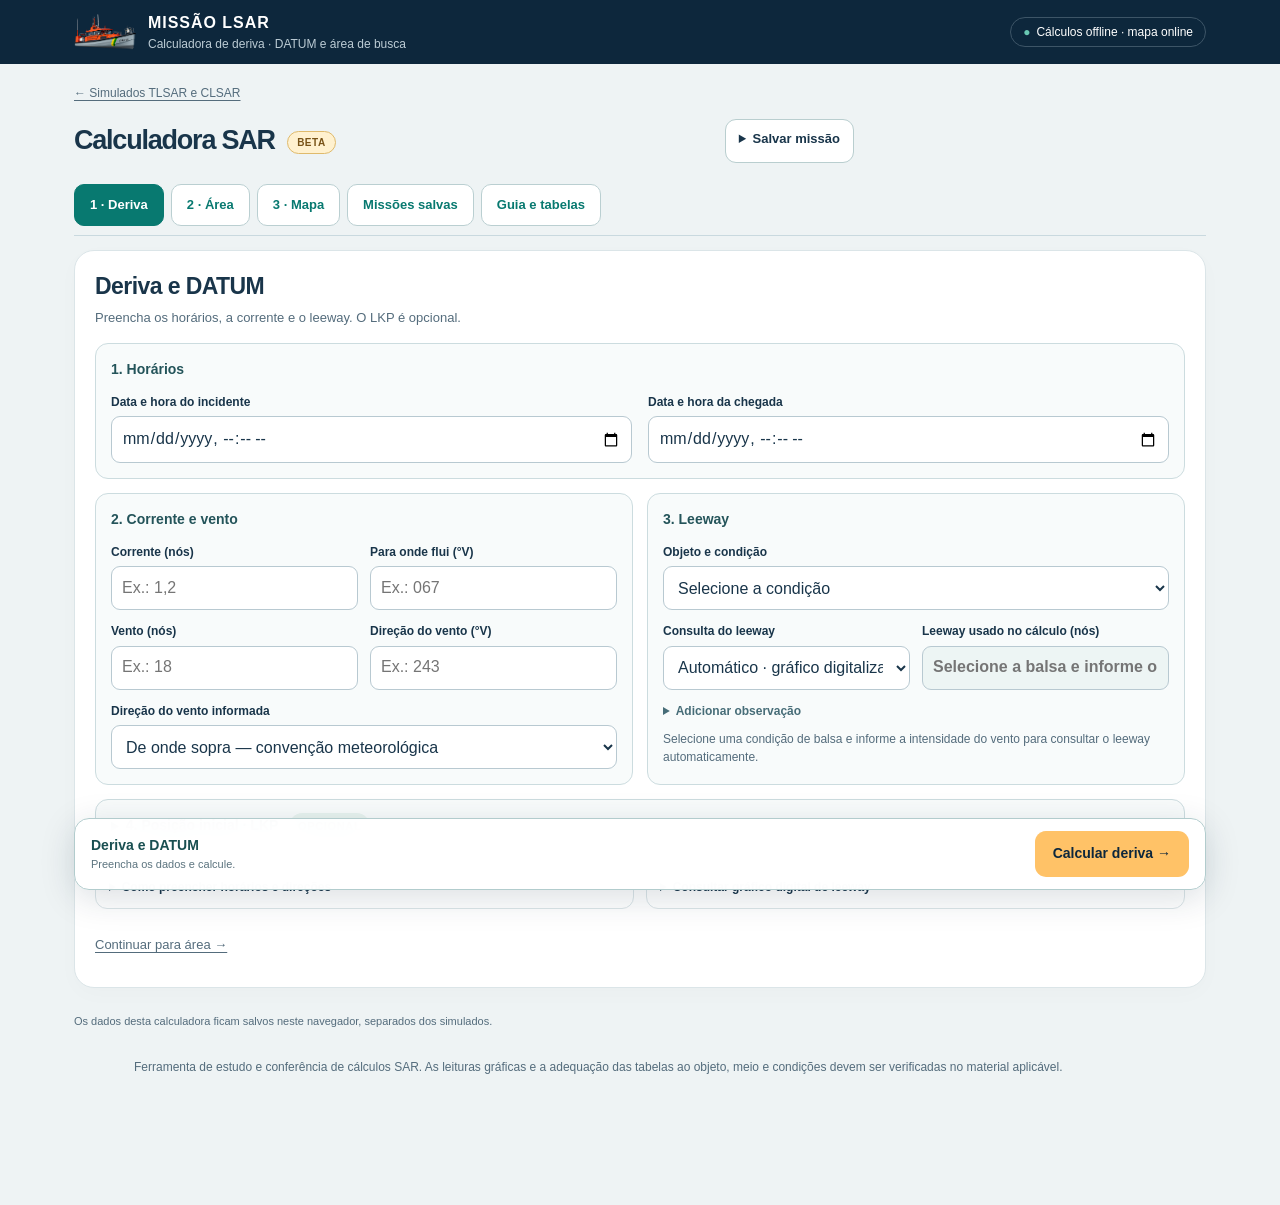
==== deriva.html @ ad09ffbf "Melhorias Melhorias nas funções de exportar" ====
<!DOCTYPE html><html lang="pt-BR"><head><meta charset="UTF-8"><meta name="viewport" content="width=device-width, initial-scale=1"><meta name="theme-color" content="#0d273c"><title>Missão LSAR · Deriva, DATUM e área de busca</title>
<style id="calculator-entry-style">
html[data-calculator-pending] body{visibility:hidden}
html[data-calculator-failed] .calc-main,html[data-calculator-failed] body>footer{display:none!important}
.calculator-load-error{max-width:700px;margin:36px auto;padding:24px;font:16px/1.6 -apple-system,BlinkMacSystemFont,"Segoe UI",sans-serif;color:#19354a}
.calculator-load-error button{padding:12px 20px;min-height:44px;border:0;border-radius:10px;background:#0d273c;color:#fff;cursor:pointer}
</style>
<script>
/* Do not paint the uninitialized calculator, or wait for an update request. */
(() => {
 const root=document.documentElement;
 root.setAttribute('data-calculator-pending','');
 let timer;
 function fail(){
  if(!root.hasAttribute('data-calculator-pending'))return;
  clearTimeout(timer);root.removeAttribute('data-calculator-pending');root.setAttribute('data-calculator-failed','');
  const show=()=>{
   if(document.getElementById('calculator-load-error')||!root.hasAttribute('data-calculator-failed'))return;
   const box=document.createElement('main');box.id='calculator-load-error';box.className='calculator-load-error';box.setAttribute('role','alert');
   const title=document.createElement('h1');title.textContent='Não foi possível abrir a calculadora.';
   const text=document.createElement('p');text.textContent='Confira sua conexão e tente novamente. Seus dados salvos foram mantidos.';
   const retry=document.createElement('button');retry.type='button';retry.textContent='Tentar novamente';retry.onclick=()=>location.reload();
   box.append(title,text,retry);document.body.append(box);
  };
  if(document.body)show();else document.addEventListener('DOMContentLoaded',show,{once:true});
 }
 document.addEventListener('lsar:workspace-ready',()=>{
  clearTimeout(timer);root.removeAttribute('data-calculator-pending');root.removeAttribute('data-calculator-failed');root.setAttribute('data-calculator-ready','');document.getElementById('calculator-load-error')?.remove();
 },{once:true});
 addEventListener('error',event=>{
  if(event.target?.matches?.('script[src],link[rel="stylesheet"]')||event.filename&&/\/(?:js|dados)\/[^/]+\.js(?:\?|$)/.test(event.filename))fail();
 },true);
 timer=setTimeout(fail,12000);
})();
</script>
<script type="application/json" id="lsar-assets">{}</script>
<meta name="lsar-build" content="163ae49be5908469">
<link rel="stylesheet" href="css/estilo.css?v=c910ab9c70e320dc">
<link rel="stylesheet" href="css/deriva.css?v=299c9e4a2f60657e">
<script defer="" src="dados/deriva.js?v=0bc56180f3a7d4f0"></script>
<script defer="" src="js/calculos-deriva.js?v=b69de9c6862d2a5f"></script>
<script defer="" src="js/deriva.js?v=e53077149bc5d9ed"></script>
<script defer="" src="js/geometria-mapa.js?v=942debdc5efa12a2"></script>
<script defer="" src="js/mapa-estado.js?v=3f962d4bad653d21"></script>
<script defer="" src="js/mapa-resumo.js?v=67f1b5461f401509"></script>
<script src="js/interface-calculadora.js?v=4097602388080b32" defer=""></script><script defer="" src="js/pdf-referencia.js?v=1b3d20652206f033"></script><script defer="" src="js/pdf-sar.js?v=80314c3d4cf78e67"></script><script defer="" src="js/exportar-pdf.js?v=3cf9a4ff9b6a3b37"></script><script src="js/missoes.js?v=bb39c4bcbfc2b597" defer=""></script><script defer="" src="js/atualizacao.js?v=38a153f1f4938871"></script>
</head><body class="compact-calculator">
<header><div class="brand"><img class="logo lsar-logo" src="assets/lsar-miniatura.png?v=c22e51be45986b50" alt="Lancha de busca e salvamento LSAR-02" width="82" height="58" decoding="async" fetchpriority="high"><div><strong>MISSÃO LSAR</strong><small>Calculadora de deriva · DATUM e área de busca</small></div></div><span class="offline">Cálculos offline · mapa online</span></header>
<main class="calc-main"><nav class="course-nav"><a class="link-btn" href="index.html?v=163ae49be5908469">← Simulados TLSAR e CLSAR</a></nav><section class="calc-intro"><h1>Calculadora SAR <span class="beta-badge">Beta</span></h1><details class="mission-tools"><summary>Salvar missão</summary><div class="mission-savebar"><label for="mission-title">Título da missão<input id="mission-title" type="text" maxlength="100" placeholder="Ex.: Exercício Vitória · equipe 1"></label><div class="mission-buttons"><button id="mission-save" type="button" class="btn accent">Salvar como nova</button><button id="mission-update" type="button" class="btn secondary" disabled="">Atualizar missão</button><button id="mission-new" type="button" class="link-btn">Novo cálculo</button></div></div><div class="mission-buttons mission-exportbar"><button type="button" class="btn secondary" disabled="" data-pdf-export="">Exportar resumo PDF</button><button type="button" id="export-report" class="btn secondary" disabled="">Baixar memória de cálculo (.txt)</button></div><p id="pdf-export-status" class="helper" role="status">Calcule a deriva e a área com LKP para exportar as duas páginas.</p><p id="mission-status" class="helper" role="status">Os campos atuais ficam no rascunho automático. Use um título para guardar uma missão.</p></details></section><nav class="workspace-tabs" aria-label="Seções da calculadora"><a href="#drift-section" data-view="drift-section">1 · Deriva</a><a href="#search-section" data-view="search-section">2 · Área</a><a href="#map-section" data-view="map-section">3 · Mapa</a><a href="#missions-section" data-view="missions-section">Missões salvas</a><a href="#references" data-view="references">Guia e tabelas</a></nav>
<section class="card calc-section" id="missions-section" data-workspace-panel=""><p class="eyebrow">Seus cálculos</p><h2>Missões salvas</h2><p class="muted">Abra uma missão para continuar ou altere o título e salve uma nova. Os dados ficam neste navegador e dispositivo.</p><label class="mission-filter">Buscar pelo título<input type="search" id="mission-filter" placeholder="Buscar missão"></label><p id="mission-count" class="helper"></p><div id="mission-list"></div><details class="reference-details"><summary>Cópia de segurança das missões</summary><p class="helper">Exporte um arquivo para guardar fora do navegador ou transferir para outro dispositivo. Importar acrescenta cópias; não substitui suas missões existentes.</p><div class="mission-buttons"><button type="button" class="btn secondary" id="missions-export">Exportar todas</button><label class="btn secondary mission-import">Importar arquivo<input type="file" id="missions-import" accept=".json,application/json"></label></div><p id="missions-backup-status" class="helper" role="status"></p></details></section><section class="card calc-section" id="drift-section" data-workspace-panel=""><h2>Deriva e DATUM</h2><p class="muted">Preencha os horários, a corrente e o leeway. O LKP é opcional.</p>
<form id="drift-form" novalidate=""><div class="drift-input-grid"><section class="input-card dates-card"><h3>1. Horários</h3><div class="form-grid date-time-grid"><label>Data e hora do incidente<input type="datetime-local" id="incident" required=""></label><label>Data e hora da chegada<input type="datetime-local" id="arrival" required=""></label></div></section><section class="input-card environment-card"><h3>2. Corrente e vento</h3><div class="form-grid environment-grid"><label>Corrente (nós)<input id="currentSpeed" type="text" inputmode="decimal" placeholder="Ex.: 1,2" required=""></label><label>Para onde flui (°V)<input id="currentDirection" type="text" inputmode="decimal" placeholder="Ex.: 067" required=""></label><label>Vento (nós)<input id="windSpeed" type="text" inputmode="decimal" placeholder="Ex.: 18" required=""></label><label>Direção do vento (°V)<input id="windDirection" type="text" inputmode="decimal" placeholder="Ex.: 243" required=""></label><label class="span-two">Direção do vento informada<select id="windConvention"><option value="from">De onde sopra — convenção meteorológica</option><option value="to">Para onde sopra — direção já convertida</option></select></label></div></section><div class="input-card leeway-card"><h3>3. Leeway</h3><div class="form-grid"><label class="span-two">Objeto e condição<select id="leewayCondition" required=""><option value="">Selecione a condição</option></select></label><label>Consulta do leeway<select id="leewayMode"><option value="auto">Automático · gráfico digitalizado</option><option value="manual">Manual · informar ou ajustar o valor</option></select></label><label>Leeway usado no cálculo (nós)<input id="leeway" type="text" inputmode="decimal" placeholder="Selecione a balsa e informe o vento" required="" readonly=""></label></div><details class="compact-note"><summary>Adicionar observação</summary><label class="span-two">Observação (opcional)<input id="leewayNote" type="text" maxlength="200" placeholder="Ex.: condição, ajuste ou outra fonte"></label></details><p class="helper" id="leeway-lookup-note" aria-live="polite"></p></div><details class="form-group lkp-group optional-input input-card"><summary>4. Posição inicial · LKP <span class="optional-tag">Opcional</span></summary><p class="helper">LKP é a última posição conhecida do objeto. Preencha latitude e longitude para estimar o DATUM na hora da chegada. Deixe ambos em branco para calcular somente a deriva.</p><div class="form-grid"><label class="span-two">Formato das coordenadas<select id="lkpFormat"><option value="auto">Identificar automaticamente · DD, DM ou DMS</option><option value="dd">Graus decimais · DD</option><option value="dmm">Graus e minutos decimais · DM</option><option value="dms">Graus, minutos e segundos · DMS</option><option value="gps">GPS/NMEA compacto · DDMM.mmmm / DDDMM.mmmm</option></select></label><div class="coordinate-row"><label>Latitude do LKP<input id="lkpLatitude" type="text" inputmode="text" placeholder="20 18,500" aria-describedby="lkp-format-help"></label><label>Hemisfério<select id="lkpLatHem"><option value="S">Sul</option><option value="N">Norte</option></select></label></div><div class="coordinate-row"><label>Longitude do LKP<input id="lkpLongitude" type="text" inputmode="text" placeholder="040 17,200" aria-describedby="lkp-format-help"></label><label>Hemisfério<select id="lkpLonHem"><option value="W">Oeste</option><option value="E">Leste</option></select></label></div></div><p class="helper" id="lkp-format-help">Aceita graus decimais, graus/minutos e graus/minutos/segundos. Sem sinal ou letra do hemisfério, usa os seletores ao lado.</p><p id="lkp-preview" class="coordinate-preview" aria-live="polite" hidden=""></p><details class="reference-details coordinate-examples"><summary>Exemplos de coordenadas aceitas</summary><p class="helper">Estes exemplos representam a mesma posição. Informe latitude e longitude nos respectivos campos.</p><div class="table-wrap"><table><thead><tr><th>Formato</th><th>Latitude</th><th>Longitude</th></tr></thead><tbody><tr><th>Graus decimais</th><td>-20,308333333</td><td>-40,286666667</td></tr><tr><th>Graus e minutos</th><td>20°18,500′S</td><td>040°17,200′O</td></tr><tr><th>Graus, minutos e segundos</th><td>20°18′30″S</td><td>040°17′12″O</td></tr><tr><th>GPS/NMEA (selecione o modo)</th><td>2018.5000 S</td><td>04017.2000 W</td></tr></tbody></table></div><p class="helper">Sem os símbolos, também aceita 20 18,500 S ou 20 18 30 S. Aceita letras antes ou depois do valor, N/S para latitude e L/E/O/W para longitude. Um sinal explícito + indica norte/leste e − indica sul/oeste. Para coordenadas sem sinal nem letra, o hemisfério vem do seletor. Não cole latitude e longitude juntas no mesmo campo.</p></details><div class="form-grid date-time-grid"><label>Data e hora do LKP (opcional)<input id="lkpTime" type="datetime-local"></label></div><p class="helper">Sem horário próprio, o LKP é associado ao horário do incidente. Se a posição for de outro momento, informe esse horário na mesma referência dos demais. O DATUM será propagado do LKP até a chegada, supondo a mesma corrente e o mesmo leeway durante todo esse intervalo.</p><button id="clear-lkp" type="button" class="link-btn">Limpar LKP</button></details></div><div class="compact-guides"><details class="reference-details"><summary>Como preencher horários e direções</summary><p class="helper">Use a mesma referência de horário nos dois campos (ambos UTC ou ambos no mesmo fuso local). As datas resolvem a passagem pela meia-noite.</p><p class="helper">Se o vento for informado de onde sopra, o leeway atua na direção oposta: vento + 180°, normalizado entre 0° e 360°.</p></details><details class="reference-details"><summary>Consultar gráfico digital de leeway</summary><div id="leeway-chart" class="leeway-chart"></div><p class="helper">Curvas aproximadas digitalizadas da foto fornecida, válidas para vento de 0 a 32 nós. O leeway automático é arredondado a 0,01 nó. Para outro objeto ou para ajustar a estimativa, escolha o modo manual.</p><details class="reference-details"><summary>Origem da digitalização</summary><p class="helper">As quatro retas foram reconstruídas a partir dos eixos e das linhas da foto. São estimativas gráficas, não equações oficiais transcritas do IAMSAR. Fora da faixa do gráfico, informe um valor manual de fonte aplicável.</p><p><a href="assets/tempo-leeway.jpeg" target="_blank" rel="noopener">Conferir foto de origem ↗</a></p></details></details></div>





<p class="error calc-error" id="drift-error" role="alert"></p><div class="calc-actions"><button class="btn accent" type="submit">Calcular deriva →</button><span class="helper" id="drift-dirty"></span></div></form><div id="drift-result" hidden="" aria-live="polite"></div><a href="#search-section" class="link-btn panel-next">Continuar para área →</a></section>
<section class="card calc-section" id="search-section" data-workspace-panel=""><h2>Área de busca</h2><p class="muted">Defina os dados de cada meio para obter cobertura e área nominal.</p>
<form id="search-form" novalidate=""><div id="units"></div><button id="add-unit" type="button" class="btn secondary">+ Adicionar meio de busca</button><p class="error calc-error" id="search-error" role="alert"></p><div class="calc-actions"><button type="submit" class="btn accent">Calcular cobertura e área →</button><span class="helper" id="search-dirty"></span></div></form><details class="reference-details area-help"><summary>Como escolher a fonte e o tempo de busca</summary><div class="calc-note"><strong>O tempo T abaixo é de busca efetiva.</strong> Ele é independente do tempo decorrido desde o incidente. A tabela de navios mercantes não é aplicada automaticamente a uma LSAR: para outro meio, use Wu e fw validados no modo manual.</div></details><div id="search-result" hidden="" aria-live="polite"></div><a href="#map-section" class="link-btn panel-next">Ver mapa resumido →</a></section>
<section class="card calc-section" id="map-section" aria-labelledby="map-title" data-workspace-panel=""><p class="eyebrow">Visualização geográfica · Beta</p><h2 id="map-title">LKP, DATUM e área nominal</h2><p class="muted">Círculo de raio R e quadrado centrados no DATUM. O quadrado desta visão fica sempre alinhado ao norte e ao leste, sem rotação automática. O mapa carrega ao acessar esta seção e é atualizado após os cálculos.</p><div class="map-toolbar"><a class="btn secondary" id="map-new-tab" href="mapa.html?v=163ae49be5908469" target="_blank" rel="noopener">Mapa completo · planos e cartas ↗</a></div><p id="map-load-status" class="helper" role="status"></p><button id="retry-summary-map" class="link-btn" type="button" hidden="">Tentar carregar mapa novamente</button><div id="map-workspace"><div id="sar-map" role="region" aria-label="Mapa resumido de LKP, DATUM, deriva, círculo de raio R e quadrado da área nominal" tabindex="0"></div><div class="map-legend"><span><i class="map-key-lkp"></i>LKP</span><span><i class="map-key-datum"></i>DATUM na chegada</span><span><i class="map-key-circle"></i>Círculo de raio R</span><span><i class="map-key-area"></i>Quadrado nominal</span></div><p id="map-mission-status" class="helper" aria-live="polite"></p><button type="button" class="link-btn" id="fit-mission">Enquadrar cálculo</button></div><p class="helper">Este mapa resume os cálculos dos meios independentes. Os planos de busca, a área específica do CSC, a previsão durante a busca, os controles de avaliação e as cartas náuticas estão no mapa completo.</p><a href="#missions-section" class="link-btn panel-next">Ver missões salvas →</a></section>
<section class="card calc-section" id="references" data-workspace-panel=""><p class="eyebrow">Consulta</p><h2>Referências de cálculo e unidades</h2><details class="reference-details"><summary>Tabelas de largura de varredura · Wu</summary><p class="helper">Os valores usados são os números entre parênteses, em milhas náuticas. A escolha é feita por coluna da tabela, sem interpolação automática.</p><div id="table-reference"></div><p><a href="assets/larguras-varredura.jpeg" target="_blank" rel="noopener">Conferir foto original das três tabelas ↗</a></p></details>
<details class="reference-details"><summary>Fatores de correção meteorológica · fw</summary><div class="table-wrap"><table><caption>Valores transcritos da foto</caption><thead><tr><th>Faixa da foto</th><th>Pessoa na água</th><th>Balsa</th></tr></thead><tbody id="weather-reference"></tbody></table></div><p class="helper">Selecione a faixa considerando as condições aplicáveis de vento e mar. Se os critérios divergirem, use a faixa mais severa. Os limites compartilhados da tabela exigem atenção na escolha. Para embarcações como objeto de busca, a foto não informa fw; esse valor deve ser inserido manualmente.</p><p><a href="assets/tempo-leeway.jpeg" target="_blank" rel="noopener">Conferir foto original do fator do tempo e do leeway ↗</a></p></details>
<details class="reference-details" id="formula-guide"><summary>Como calcular espaçamento, cobertura e área de busca</summary>
<p>Esta sequência transforma a capacidade de detecção do meio em espaçamento, cobertura e área nominal de busca. Use MN para distâncias, nós para velocidades e horas para o tempo.</p>
<dl class="formula-list">
<dt>1. Wc = Wu × fw — corrigir a largura de varredura</dt>
<dd><p><strong>Para que serve:</strong> ajustar a capacidade de detecção às condições meteorológicas. Wu vem da tabela aplicável ao meio, ao objeto e à visibilidade; fw é o fator do tempo. Wc e Wu são distâncias em MN. O fator fw é um multiplicador sem unidade.</p><p class="formula-example">Exemplo: Wu = 1 MN e fw = 0,5 → Wc = 0,5 MN.</p><p>Wc é uma largura efetiva de detecção, não uma faixa dentro da qual todo objeto será visto. Aqui é aplicada a correção meteorológica da foto; outros fatores, como fadiga e velocidade de aeronaves, podem ser necessários no método completo.</p></dd>
<dt>2. Escolher o caminho: C = Wc / S ou S = Wc / C</dt>
<dd><p><strong>Para que serve C:</strong> expressar quanto esforço de busca é concentrado em uma área. S é a distância entre pernadas adjacentes. Se você já sabe S, calcule C para avaliar a cobertura. Se o planejamento definiu uma cobertura desejada, calcule S para descobrir o espaçamento correspondente.</p><p class="formula-example">Com Wc = 0,5 MN: S = 0,5 MN → C = 1. Para obter C = 2: S = 0,5 / 2 = 0,25 MN.</p><p><strong>“Sem unidade”:</strong> MN dividido por MN resulta apenas em uma razão. Escreva C = 2, não 2 MN nem 200%. C = 1 não garante 100% de detecção.</p><p>A cobertura é uma decisão do planejamento SAR, considerando a área provável do objeto, os recursos, o tempo e a capacidade de detecção. Não há uma escolha automática universal de C. Um C maior concentra a busca em pernadas mais próximas; mantendo Wc, V e T, isso reduz a área nominal pesquisada. Um espaçamento calculado precisa ser executável com segurança e precisão.</p><p>Na calculadora, escolha o modo de cada meio. No modo por C, S é recalculado quando Wu, fw ou C mudam. Para ajustar S a um valor operacional, mude para “Informar S” e confira a cobertura resultante. Se Wc = 0, não existe S positivo que produza C positivo.</p></dd>
<dt>3. A = S × V × T — área nominal de um meio</dt>
<dd><p><strong>Para que serve:</strong> estimar a área que pode ser pesquisada com o espaçamento escolhido. V × T dá o comprimento disponível das pernadas; multiplicando por S, obtemos A em MN². V é a velocidade de busca em nós e T é o tempo efetivo de busca em horas.</p><p class="formula-example">S = 0,5 MN, V = 10 nós e T = 2 h → A = 10 MN². Com os mesmos recursos e S = 0,25 MN, A = 5 MN².</p><p>Também é possível escrever A = (Wc × V × T) / C, para C positivo. O tempo de busca não é o tempo de deriva desde o incidente. Desconte deslocamentos e períodos sem busca útil; curvas e limites do padrão podem reduzir a execução real. A área nominal não garante que o objeto esteja dentro dela ou que seja detectado.</p></dd>
<dt>4. At = A1 + A2 + … — somar as áreas nominais</dt>
<dd><p><strong>Para que serve:</strong> reunir a capacidade nominal dos meios considerados no plano. Cada meio usa seu próprio S, V e T.</p><p class="formula-example">Meio 1: A1 = 10 MN²; meio 2: A2 = 6 MN² → At = 16 MN².</p><p>A soma não desconta sobreposições. Se dois meios pesquisarem a mesma região, At não será a área geográfica distinta percorrida. Repetir uma busca também não aumenta automaticamente a área geográfica.</p></dd>
<dt>5. R = √At / 2 — dimensionar um quadrado em torno de um datum pontual</dt>
<dd><p><strong>Para que serve:</strong> obter a meia-largura de uma área quadrada equivalente à área nominal total. O lado do quadrado é √At = 2R. Para um único datum no centro, R é a distância do centro a cada lado, em MN; no método SAR, é o raio de busca ajustado desse caso.</p><p class="formula-example">At = 16 MN² → lado = 4 MN → R = 2 MN.</p><p>R não é a distância aos vértices nem uma margem de incerteza da deriva. Esta fórmula é para um quadrado com datum pontual; não vale como regra universal para datum linear ou divergente. Para um círculo de mesma área, a fórmula geométrica seria r = √(At / π).</p></dd>
</dl><p><a href="assets/formulas-sar.jpeg" target="_blank" rel="noopener">Consultar as fórmulas na referência fornecida ↗</a></p></details>

<details class="reference-details"><summary>Ver hipóteses e referências</summary><ul class="helper"><li>Corrente e leeway constantes; direções verdadeiras; leeway alinhado ao sentido para onde o vento sopra. Não inclui divergência angular, evolução do vento ou margens de incerteza.</li><li>O LKP é opcional. Com latitude e longitude, o DATUM pontual estimado é projetado até a chegada por rumo constante numa esfera de raio 6.371 km. O horário próprio do LKP prevalece sobre o do incidente, quando preenchido. O modelo não verifica obstáculos ou limites costeiros e não calcula erro de posição.</li><li>R dimensiona o quadrado equivalente à área nominal planejada; ele não é uma margem de incerteza da posição do objeto.</li><li>As fotos fornecidas são a fonte dos valores digitados nas tabelas; os originais estão incluídos para conferência.</li></ul><p class="helper"><a href="https://www.movable-type.co.uk/scripts/latlong.html#rhumblines" target="_blank" rel="noopener">Referência matemática: posição de destino por rumo constante ↗</a></p><ul id="external-references" class="helper"></ul></details>
</section><button type="button" id="clear-calculator" class="link-btn" hidden="">Limpar calculadora</button><p id="storage-note" class="save-notice">Os dados desta calculadora ficam salvos neste navegador, separados dos simulados.</p></main>
<footer>Ferramenta de estudo e conferência de cálculos SAR. As leituras gráficas e a adequação das tabelas ao objeto, meio e condições devem ser verificadas no material aplicável.</footer><noscript><p>Ative o JavaScript para usar a calculadora.</p></noscript>
<aside id="calculation-dock" class="calculation-dock" hidden="" aria-label="Ações do cálculo"><div class="dock-context"><strong id="dock-title">Deriva e DATUM</strong><span id="dock-note">Preencha os dados e calcule.</span></div><button type="button" id="dock-result" class="link-btn" hidden="">Ver resultado ↓</button><button id="dock-submit" class="btn accent" type="submit" form="drift-form">Calcular deriva →</button></aside></body></html>
---- css/estilo.css ----
:root{--navy:#0d273c;--ink:#19354a;--muted:#546c7c;--bg:#f2f5f5;--paper:#fff;--line:#dbe5e8;--accent:#ffc267;--teal:#087970;--red:#b33442;--greenbg:#eaf7f0;--redbg:#fff0f1;--radius:20px}*{box-sizing:border-box}body{margin:0;background:var(--bg);color:var(--ink);font:16px/1.55 -apple-system,BlinkMacSystemFont,"Segoe UI",sans-serif}button,input,select{font:inherit}button{cursor:pointer}button:disabled{cursor:default}button,input,select,summary{outline-offset:4px}button:focus-visible,input:focus-visible,select:focus-visible,summary:focus-visible{outline:3px solid #bf7412}button{touch-action:manipulation}header{background:var(--navy);color:#fff;padding:20px max(20px,calc((100vw - 1060px)/2));display:flex;align-items:center;justify-content:space-between;gap:18px}.brand{display:flex;align-items:center;gap:12px}.logo{color:var(--accent);width:38px;height:38px}.brand strong{display:block;letter-spacing:.06em;font-size:16px}.brand small{color:#bcccd5;font-size:12px}.offline{border:1px solid #3d5567;border-radius:24px;padding:5px 12px;font-size:12px;white-space:nowrap}.offline:before{content:'●';color:#69c8b3;margin-right:6px}main{max-width:1060px;margin:0 auto;padding:35px 24px 64px}h1,h2,h3,p{margin-top:0}h1{font-size:clamp(32px,5vw,52px);letter-spacing:-.045em;line-height:1.13;margin-bottom:20px}h2{font-size:clamp(22px,3vw,30px);line-height:1.35;letter-spacing:-.025em;margin-bottom:22px}h3{font-size:18px}.eyebrow{font-size:12px;letter-spacing:.12em;font-weight:750;text-transform:uppercase;color:var(--teal);margin-bottom:14px}.muted{color:var(--muted)}.hero{display:grid;grid-template-columns:1.35fr 1fr;gap:35px;align-items:center;margin-bottom:32px}.hero p{max-width:560px;font-size:17px}.radar{position:relative;border-radius:24px;background:var(--navy);height:230px;overflow:hidden;display:flex;align-items:center;justify-content:center}.radar svg{width:200px;height:200px;opacity:.85}.radar-label{position:absolute;bottom:14px;left:20px;color:#bfd3df;font-size:11px;letter-spacing:.13em}.radar-tag{position:absolute;top:16px;left:20px;color:var(--accent);font-size:12px}.card{background:var(--paper);border:1px solid var(--line);border-radius:var(--radius);padding:28px;box-shadow:0 6px 22px #0d273c05}.setup{display:grid;grid-template-columns:1.4fr 1fr;gap:26px}.topics{display:grid;grid-template-columns:1fr 1fr;gap:10px}.topic{display:flex;gap:10px;align-items:center;border:1px solid var(--line);border-radius:12px;padding:12px;cursor:pointer;font-size:14px;line-height:1.3}.topic:has(input:checked){background:#edf7f5;border-color:#a3cfc9}.topic input{accent-color:var(--teal);width:18px;height:18px;flex-shrink:0}.topic small{display:block;font-size:11px;color:var(--muted);margin-top:4px}.all-topics{font-size:12px;border:0;background:transparent;color:var(--teal);padding:0 0 12px;font-weight:700}.rules{padding-left:21px;color:var(--muted);font-size:14px}.rules li{margin:8px 0}.field{margin:20px 0}.field label{display:block;font-size:14px;font-weight:650;margin-bottom:7px}select{width:100%;padding:11px 12px;border:1px solid #b8c9d1;border-radius:10px;background:#fff;color:var(--ink)}.btn{border:0;background:var(--navy);color:white;border-radius:11px;padding:13px 22px;font-weight:700;min-height:48px}.btn:hover:not(:disabled){background:#234660}.btn:disabled{background:#dfe7eb;color:#718796}.btn.accent{background:var(--accent);color:var(--navy)}.btn.accent:hover:not(:disabled){background:#ffb13b}.btn.secondary{background:#fff;border:1px solid #bacbd2;color:var(--ink)}.btn.secondary:hover:not(:disabled){background:#edf3f5}.btn.full{width:100%}.link-btn{background:transparent;border:0;color:var(--muted);font-size:13px;padding:8px 0}.link-btn:hover{color:var(--ink);text-decoration:underline}.resume{display:flex;align-items:center;justify-content:space-between;gap:20px;padding:18px 22px;background:#e7f2ef;border:1px solid #b7d7cc;border-radius:14px;margin-bottom:24px}.resume p{margin:0;font-size:14px}.info{font-size:12px;color:var(--muted);margin:20px 0 0}.statusbar{display:flex;justify-content:space-between;align-items:center;gap:15px;margin-bottom:12px;font-size:13px}.statusbar strong{font-size:16px}.progress{height:7px;border-radius:10px;background:#dce7eb;overflow:hidden;margin-bottom:25px}.progress>span{display:block;background:var(--teal);height:100%;transition:width .2s}.question-card{max-width:820px;margin:auto}.q-top{display:flex;justify-content:space-between;gap:10px;align-items:center;margin-bottom:18px}.tag{padding:5px 11px;border-radius:20px;background:#edf4f5;color:#34596c;font-size:12px;font-weight:650}.q-id{font-size:12px;color:var(--muted)}fieldset{border:0;padding:0;margin:0}legend{padding:0}.sr-only{position:absolute;width:1px;height:1px;padding:0;margin:-1px;overflow:hidden;clip:rect(0,0,0,0);border:0}.options{display:grid;gap:10px}.option{width:100%;display:flex;align-items:center;gap:13px;text-align:left;padding:14px;border-radius:12px;border:1px solid #cddce2;color:var(--ink);background:#fff;font-size:15px;line-height:1.45;min-height:60px}.letter{display:flex;align-items:center;justify-content:center;border:1px solid #cad9df;border-radius:9px;width:32px;height:32px;flex-shrink:0;font-size:13px;font-weight:750}.option:hover:not(:disabled){border-color:#54958c;background:#f1faf7}.option.selected{border:2px solid var(--teal);background:#eff9f6;padding:13px}.option.selected .letter{background:var(--teal);color:#fff;border-color:var(--teal)}.option.correct{background:var(--greenbg);border:2px solid var(--teal);padding:13px}.option.correct .letter{background:var(--teal);border-color:var(--teal);color:#fff}.option.wrong{background:var(--redbg);border:2px solid var(--red);padding:13px}.option.wrong .letter{background:var(--red);border-color:var(--red);color:#fff}.option:disabled{opacity:1}.mark{margin-left:auto;font-weight:700;font-size:12px;white-space:nowrap}.feedback{margin-top:20px;padding:18px 20px;border-radius:13px;background:var(--greenbg);border:1px solid #b2d9cd}.feedback.bad{background:var(--redbg);border-color:#edc2c7}.feedback h3{margin-bottom:8px;color:var(--teal)}.feedback.bad h3{color:var(--red)}.feedback p{margin-bottom:9px;font-size:14px}.source{font-size:12px;color:var(--muted);display:block}.actions{display:flex;justify-content:space-between;gap:12px;margin-top:24px}.helper{font-size:12px;color:var(--muted);margin:14px 0 0}.question-nav{display:flex;justify-content:space-between;align-items:center;max-width:820px;margin:18px auto 0;gap:20px}details.skipped{max-width:820px;margin:18px auto 0;background:#fff;border:1px solid var(--line);border-radius:12px;padding:14px 18px}summary{cursor:pointer;font-weight:650;font-size:14px}.skip-grid{display:flex;flex-wrap:wrap;gap:8px;margin-top:15px}.skip-chip{border:1px solid #bccecf;border-radius:10px;background:#f4f8f7;color:var(--ink);padding:10px 13px;font-size:13px;min-height:44px}.skip-chip:disabled{background:#eee;color:#839297}.skip-chip:hover:not(:disabled){background:#e6f1ef}.pending-card{max-width:820px;margin:auto}.pending-card .skip-grid{display:grid;grid-template-columns:1fr 1fr}.pending-card .skip-chip{text-align:left}.result-intro{display:grid;grid-template-columns:210px 1fr;align-items:center;gap:35px;margin-bottom:30px}.score-ring{width:200px;height:200px;border-radius:50%;background:conic-gradient(var(--teal) var(--score),#e0e9ec 0);padding:12px;display:flex}.score-inner{background:#fff;border-radius:50%;flex:1;display:flex;flex-direction:column;justify-content:center;align-items:center}.score-inner strong{font-size:54px;letter-spacing:-.05em;line-height:1.2}.score-inner span{font-size:13px;color:var(--muted)}.result-intro h1{font-size:38px;margin-bottom:14px}.stats{display:flex;gap:12px;flex-wrap:wrap}.stat{padding:10px 16px;background:#f1f5f5;border-radius:12px;font-size:12px;color:var(--muted)}.stat strong{display:block;font-size:22px;color:var(--ink)}.table-wrap{overflow-x:auto}table{width:100%;border-collapse:collapse;font-size:14px}caption{text-align:left;font-size:18px;font-weight:700;margin-bottom:14px}th{text-align:left;color:var(--muted);font-size:12px;padding:10px 12px;background:#f2f6f7}td{padding:13px 12px;border-bottom:1px solid var(--line)}td:not(:first-child){white-space:nowrap}.result-actions{display:flex;gap:12px;flex-wrap:wrap;margin-top:25px}.error{color:var(--red);font-size:13px;min-height:20px;margin:8px 0}.save-notice{font-size:12px;color:var(--muted);margin:16px 0 0}footer{max-width:1060px;margin:0 auto;padding:0 24px 28px;font-size:12px;color:var(--muted)}footer details{margin-top:12px}footer summary{font-size:12px}footer ul{padding-left:20px}dialog{border:1px solid var(--line);border-radius:20px;max-width:440px;width:calc(100% - 32px);color:var(--ink);padding:28px;box-shadow:0 25px 70px #0003}dialog::backdrop{background:#061b2dcc}dialog .actions{justify-content:flex-end}body.modal-open{overflow:hidden}@media(max-width:760px){header{padding:15px 20px}main{padding:26px 16px 45px}.hero{grid-template-columns:1fr;gap:15px}.radar{display:none}.setup{grid-template-columns:1fr}.card{padding:22px}.result-intro{grid-template-columns:1fr;gap:20px;text-align:center}.score-ring{margin:auto}.stats{justify-content:center}.result-intro h1{font-size:32px}}@media(max-width:450px){.offline{display:none}.topics{grid-template-columns:1fr}.q-top{align-items:flex-start}.question-card{padding:20px 16px}.option{font-size:14px;padding:12px;gap:10px}.option.selected,.option.correct,.option.wrong{padding:11px}.mark{white-space:normal;font-size:11px}.actions .btn{padding:12px 16px}.resume{flex-direction:column;align-items:stretch}.pending-card .skip-grid{grid-template-columns:1fr}.statusbar{font-size:11px}.statusbar strong{font-size:14px}.q-id{white-space:nowrap}.tag{max-width:75%;line-height:1.4}.result-actions .btn{width:100%}td,th{padding:10px 7px;font-size:12px}}@media(prefers-reduced-motion:reduce){*{transition:none!important}}@media print{header,.result-actions,footer,dialog{display:none}body{background:white}.card{border:0;box-shadow:none}.score-ring{background:#eee!important}main{padding:0}}

.course-intro{max-width:720px;margin:15px 0 32px}.course-intro p.muted{max-width:620px;font-size:17px}.course-grid{display:grid;grid-template-columns:1fr 1fr;gap:24px}.course-card{display:flex;flex-direction:column;align-items:flex-start;text-align:left;background:#fff;border:1px solid var(--line);border-radius:22px;padding:30px;color:var(--ink);box-shadow:0 6px 22px #0d273c05;transition:border-color .15s,transform .15s}.course-card:hover{border-color:var(--teal);transform:translateY(-3px)}.course-card[data-course="clsar"]{border-top:4px solid #dda94c}.course-card[data-course="tlsar"]{border-top:4px solid var(--teal)}.course-kicker{font-size:12px;letter-spacing:.1em;color:var(--muted);font-weight:700}.course-name{font-size:42px;letter-spacing:-.04em;line-height:1.3;margin-top:8px}.course-desc{font-size:17px;font-weight:650;margin-top:4px}.course-topics{font-size:14px;color:var(--muted);margin:18px 0;min-height:66px}.course-count{font-size:13px;font-weight:700;padding:7px 12px;background:#eff6f5;border-radius:9px}.course-saved{font-size:13px;color:var(--teal);margin-top:18px}.course-cta{display:block;align-self:stretch;margin-top:22px;border-radius:10px;background:var(--navy);padding:12px 18px;color:white;font-size:15px;font-weight:700;text-align:center}.course-card[data-course="clsar"] .course-cta{background:var(--accent);color:var(--navy)}.course-rules{margin:28px 0 0;padding:22px;border-left:3px solid var(--teal);background:#eaf3f2;border-radius:0 13px 13px 0;font-size:14px}.course-rules p{margin:8px 0 0;color:var(--muted)}.course-nav{display:flex;align-items:center;justify-content:space-between;gap:15px;margin-bottom:24px}.actions .btn{flex-shrink:0}#next{white-space:nowrap}.course-nav .tag{max-width:none;white-space:nowrap}@media(max-width:650px){.course-grid{grid-template-columns:1fr;gap:18px}.course-card{padding:24px}.course-topics{min-height:0}.course-name{font-size:36px}.course-intro{margin-top:0}.statusbar{flex-wrap:wrap;gap:3px}.statusbar strong{font-size:13px}.course-nav{gap:8px}.course-nav .tag{font-size:11px}.course-card:hover{transform:none}}
[data-focus]:focus{outline:none}@media(max-width:450px){.statusbar{flex-direction:column;align-items:flex-start;gap:4px}}

/* Shared identity, responsive header and a stable first render. */
.brand{min-width:0;flex:1}.brand>div{min-width:0}.brand .lsar-logo{width:82px;height:58px;object-fit:contain;flex-shrink:0}.brand small{display:block;line-height:1.5}.radar .lsar-illustration{width:82%;height:160px;object-fit:contain}.update-notice{position:fixed;bottom:20px;right:20px;z-index:1000;display:flex;align-items:center;gap:15px;max-width:calc(100vw - 32px);padding:14px 18px;background:#0d273c;color:#fff;border:1px solid #527a83;border-radius:12px;box-shadow:0 8px 30px #0d273c30;font-size:14px}.update-notice button{padding:9px 14px;min-height:44px;background:#ffc267;color:#0d273c;border:0;border-radius:8px;font-weight:700;flex-shrink:0}
@media(max-width:650px){.brand .lsar-logo{width:70px;height:54px}.update-notice{left:16px;right:16px;bottom:16px;font-size:13px}.brand strong{font-size:15px}.brand small{font-size:11px}}
@media(max-width:360px){header{padding-left:14px;padding-right:14px}.brand{gap:9px}.brand .lsar-logo{width:62px;height:50px}}
@media print{.update-notice{display:none!important}}
---- css/deriva.css ----
html{scroll-behavior:smooth;scroll-padding-top:20px}a{color:#087970;text-underline-offset:3px}.calc-main{max-width:1060px}.calc-intro{max-width:780px;margin-bottom:30px}.calc-intro .muted{font-size:17px}.calc-steps{display:flex;flex-wrap:wrap;gap:10px;margin-top:25px}.calc-steps a{padding:8px 14px;border:1px solid #bacfd1;border-radius:20px;text-decoration:none;font-size:13px;font-weight:700}.calc-section{margin-bottom:25px;scroll-margin-top:20px}.calc-section>.muted{font-size:14px;max-width:800px}.form-grid{display:grid;grid-template-columns:1fr 1fr;gap:18px}.form-grid label{display:flex;flex-direction:column;gap:7px;font-size:14px;font-weight:650;min-width:0}.form-grid input,.form-grid select{width:100%;min-width:0;max-width:100%;min-height:46px;font:inherit;font-weight:400;color:var(--ink);border:1px solid #b8c9d1;border-radius:10px;background:white;padding:11px 12px}.form-grid input[readonly]{background:#edf5f4;font-weight:700;color:var(--teal)}.form-grid input:disabled{background:#f1f4f5;color:#708592}.span-two{grid-column:1/-1}.form-group{margin-top:26px;padding-top:24px;border-top:1px solid var(--line)}.form-group h3{margin-bottom:16px}.calc-actions{display:flex;align-items:center;gap:16px;flex-wrap:wrap;margin-top:20px}.calc-error{margin-top:18px}.calc-note{padding:15px 18px;background:#fff5e3;border-left:3px solid #d9a340;border-radius:0 10px 10px 0;font-size:13px;margin-bottom:24px}.reference-details{border:1px solid var(--line);border-radius:12px;padding:15px 18px;margin-top:14px}.reference-details summary{font-size:14px}.reference-details[open] summary{margin-bottom:15px}.reference-details p:last-child{margin-bottom:0}.leeway-photo{width:100%;max-width:560px;display:block;margin:15px auto;border-radius:10px}.result-block{margin-top:28px;padding-top:26px;border-top:1px solid var(--line)}.result-grid{display:grid;grid-template-columns:repeat(4,1fr);gap:12px}.calc-metric{padding:17px;background:#eef6f4;border-radius:13px}.calc-metric span{display:block;font-size:12px;color:var(--muted);margin-bottom:5px}.calc-metric strong{display:block;font-size:24px;letter-spacing:-.025em}.calc-metric small{font-size:12px;color:var(--muted)}.vector-layout{display:grid;grid-template-columns:1fr 1.15fr;gap:24px;margin-top:25px;align-items:start}.vector-diagram{width:100%;max-height:350px;border:1px solid var(--line);border-radius:14px;background:#f8fbfc}.vector-legend{display:flex;gap:12px;flex-wrap:wrap;font-size:12px;margin-top:8px}.vector-legend i{display:inline-block;width:10px;height:10px;border-radius:50%;margin-right:5px}.calculation-steps{font-size:14px;overflow-wrap:anywhere}.calculation-steps p{margin-bottom:12px}.formula-line{padding:10px 13px;background:#f3f6f7;border-radius:8px;margin-bottom:9px;font-size:13px;overflow-wrap:anywhere}.unit-card{margin:0 0 22px;padding:22px;border:1px solid #cbdbe0;border-radius:14px;min-width:0}.unit-card legend{padding:0 8px;font-weight:750}.unit-card .form-grid{gap:15px}.unit-top{display:flex;justify-content:flex-end;margin-bottom:10px}.unit-remove{font-size:12px;color:var(--red);border:0;background:transparent;min-height:30px}.unit-remove:disabled{color:#8b9da6}.unit-hint{margin:12px 0 0;font-size:12px;color:var(--muted)}.unit-result{margin-top:20px;padding:18px;border:1px solid var(--line);border-radius:12px}.unit-result h3{font-size:16px;margin-bottom:12px}.unit-result .result-grid{grid-template-columns:repeat(3,1fr)}.result-warn{background:#fff3df;border:1px solid #e2c48b;border-radius:10px;padding:12px 15px;font-size:13px;margin:16px 0 0}.formula-list dt{font-weight:750;font-size:16px;margin-top:18px}.formula-list dd{margin:5px 0 0;color:var(--muted);font-size:14px}.calc-toolbar{display:flex;justify-content:space-between;align-items:center;gap:15px;flex-wrap:wrap;margin-top:28px}#table-reference table{min-width:550px}#table-reference .table-wrap{margin:20px 0}.search-summary{margin-top:24px}.calc-summary-tag{color:var(--teal);font-size:13px;font-weight:700}.calc-section [hidden]{display:none!important}.tool-card{display:flex;align-items:center;justify-content:space-between;gap:22px;padding:24px 28px;margin-top:24px;background:#fff;border:1px solid var(--line);border-radius:18px;text-decoration:none;color:var(--ink)}.tool-card:hover{border-color:var(--teal)}.tool-card strong{display:block;font-size:19px}.tool-card p{margin:7px 0 0;font-size:14px;color:var(--muted)}.tool-card .tag{white-space:nowrap;max-width:none}
@media(max-width:760px){.result-grid{grid-template-columns:1fr 1fr}.vector-layout{grid-template-columns:1fr}.vector-diagram{max-height:320px}.calc-section{padding:22px 18px}.form-grid{gap:15px}.unit-card{padding:17px 13px}.calc-metric{padding:14px}.calc-metric strong{font-size:22px}.tool-card{padding:20px;align-items:flex-start}.tool-card .tag{display:none}}
@media(max-width:500px){.form-grid{grid-template-columns:1fr}.span-two{grid-column:auto}.calc-main{padding-left:14px;padding-right:14px}.calc-main .course-nav{align-items:flex-start;flex-wrap:wrap}.calc-intro h1{font-size:33px}.calc-steps{gap:6px}.calc-steps a{font-size:12px;padding:8px 11px}.calc-actions .btn,.calc-toolbar .btn{width:100%;font-size:14px;padding-left:10px;padding-right:10px}.calc-metric strong{font-size:21px}.unit-result .result-grid{grid-template-columns:1fr}.reference-details{padding:14px 12px}.calc-section h2{font-size:24px}input[type=datetime-local]{min-width:0;box-sizing:border-box}.calc-toolbar{align-items:stretch;flex-direction:column}}
@media(prefers-reduced-motion:reduce){html{scroll-behavior:auto}}
@media print{.calc-steps,.calc-toolbar,form,nav,.reference-details{display:none!important}.calc-section{break-inside:avoid}.vector-layout{grid-template-columns:1fr 1fr}.result-grid{grid-template-columns:repeat(4,1fr)}}

/* Native date/time fields must not impose a minimum width on iPad/iPhone grids. */
.form-grid{grid-template-columns:repeat(2,minmax(0,1fr))}.form-grid>label{min-width:0;max-width:100%}.date-time-grid{column-gap:24px;row-gap:20px}.date-time-grid input[type="datetime-local"]{display:block;box-sizing:border-box;width:100%;min-width:0;max-width:100%;min-inline-size:0;max-inline-size:100%;-webkit-appearance:none;appearance:none;overflow:hidden;font-size:16px;line-height:1.5;padding:12px}.date-time-grid input::-webkit-date-and-time-value{min-width:0;text-align:left}.leeway-digital{display:block;width:100%;height:auto;background:white;border:1px solid var(--line);border-radius:12px}.leeway-chart{margin-top:20px}.curve-legend{display:grid;grid-template-columns:1fr 1fr;gap:10px 16px;margin-top:15px;font-size:12px;color:var(--muted)}.curve-legend span{display:flex;gap:7px;align-items:flex-start}.curve-legend i{width:20px;height:3px;display:block;flex-shrink:0;margin-top:8px}.curve-legend .active{font-weight:750;color:var(--ink)}.chart-readout{font-size:13px;background:#edf6f3;border-radius:9px;padding:13px;margin-top:15px}.vector-diagram.maneuver-rose{max-height:none;height:auto}.vector-layout{grid-template-columns:1.1fr 1fr}.maneuver-rose text{font-family:-apple-system,BlinkMacSystemFont,"Segoe UI",sans-serif}
@media(max-width:960px){.date-time-grid{grid-template-columns:minmax(0,1fr)}}@media(max-width:760px){.vector-layout{grid-template-columns:1fr}}@media(max-width:500px){.form-grid{grid-template-columns:minmax(0,1fr)}.curve-legend{grid-template-columns:1fr}.leeway-digital{min-height:190px}}

@media(max-width:500px){.leeway-digital text{font-size:21px}.leeway-digital text:last-child{font-size:21px}}

/* Planning inputs and the expanded maneuver rose. */
.spacing-hint{margin:12px 0 0}.formula-list dd p{margin:10px 0;line-height:1.65}.formula-example{background:#edf6f3;padding:12px 14px;border-radius:9px;color:#19354a}.rose-open{display:block;width:100%;padding:0;border:0;background:transparent;text-align:center;color:var(--teal);cursor:zoom-in;border-radius:14px}.rose-open:focus-visible{outline:3px solid #087970;outline-offset:4px}.rose-open .maneuver-rose{display:block}.rose-open-hint{display:block;padding:10px 6px;font-size:13px;font-weight:650}.rose-modal-open{overflow:hidden}.rose-dialog{box-sizing:border-box;width:calc(100vw - 40px);max-width:1500px;max-height:calc(100vh - 40px);max-height:calc(100dvh - 40px);padding:24px;border:1px solid #afc6cf;border-radius:18px;overflow:auto;background:#fff;color:var(--ink)}.rose-dialog::backdrop{background:rgba(10,30,44,.75)}.rose-dialog-header{display:flex;justify-content:space-between;align-items:center;gap:15px;position:sticky;top:-24px;background:#fff;z-index:2;padding:8px 0 16px;border-bottom:1px solid var(--line)}.rose-dialog-header h2{margin:0;font-size:27px}.rose-dialog-header p{margin:0 0 5px}.rose-dialog-header .btn{flex-shrink:0;min-height:44px}.rose-dialog-grid{display:grid;grid-template-columns:minmax(0,1.35fr) minmax(0,1fr);gap:26px;margin-top:20px}.rose-dialog-grid>div{min-width:0}.rose-viewport{overflow:auto;max-height:75vh;max-height:75dvh;border:1px solid var(--line);border-radius:14px;overscroll-behavior:contain}.rose-viewport .maneuver-rose{display:block;border:0;border-radius:0;width:100%;height:auto;max-height:none}.rose-zoom-control{display:flex;align-items:center;gap:12px;font-size:14px;font-weight:650}.rose-zoom-control input{flex:1;min-width:50px;accent-color:#087970}.rose-zoom-control output{min-width:45px;text-align:right}.rose-data{min-width:470px;width:100%;font-size:12px}.rose-data caption{text-align:left;margin-bottom:10px;color:var(--muted)}.rose-data th,.rose-data td{padding:10px 8px}.rose-facts{display:grid;grid-template-columns:minmax(0,.8fr) minmax(0,1.3fr);gap:10px 14px;font-size:14px;margin-top:20px}.rose-facts dt{font-weight:700}.rose-facts dd{margin:0;overflow-wrap:anywhere}#rose-details .helper{line-height:1.65}
@media(max-width:1000px){.rose-dialog-grid{grid-template-columns:minmax(0,1fr)}.rose-dialog-grid>div:first-child{max-width:850px;width:100%;margin:auto}}
@media(max-width:500px){.rose-dialog{width:calc(100vw - 16px);max-height:calc(100dvh - 16px);padding:16px;border-radius:13px}.rose-dialog-header{top:-16px;gap:8px}.rose-dialog-header h2{font-size:22px}.rose-dialog-header .eyebrow{font-size:10px}.rose-dialog-header .btn{padding:10px 14px}.rose-facts{grid-template-columns:1fr;gap:4px}.rose-facts dd{margin-bottom:10px}.rose-zoom-control{gap:8px}}
@media print{.rose-dialog,.rose-open-hint{display:none!important}.rose-open{cursor:default}}
.rose-data caption{font-size:13px;font-weight:500;line-height:1.5;white-space:normal}

/* Optional starting position and the drift-propagated datum. */
.optional-tag{display:inline-block;margin-left:7px;font-size:11px;vertical-align:middle;text-transform:uppercase;letter-spacing:.06em;color:#52736f;background:#e8f3ef;border-radius:20px;padding:5px 9px}.coordinate-row{display:grid;grid-template-columns:minmax(0,1fr) 100px;gap:12px;min-width:0}.lkp-group .date-time-grid{margin-top:18px}.lkp-group>.helper{line-height:1.6}.datum-box{padding:20px;margin:24px 0;border:1px solid #a6c9c3;background:#f3faf7;border-radius:14px}.datum-box h3{font-size:22px;margin:0 0 15px}.position-results{display:grid;grid-template-columns:repeat(2,minmax(0,1fr));gap:15px}.position-results>div{min-width:0;padding:15px;border:1px solid #d1e2dc;background:#fff;border-radius:10px}.position-results>div>span{display:block;font-size:12px;color:var(--muted);margin-bottom:7px}.position-results strong{display:block;font-size:20px;color:#163e43;line-height:1.55;overflow-wrap:anywhere}.position-results strong span{display:block}.position-results small{display:block;margin-top:7px;color:var(--muted);font-size:12px}.position-results .datum-coordinate{border-color:#72a99d}.datum-decimal{font-size:13px;line-height:1.7;overflow-wrap:anywhere;margin:15px 0}.datum-box>.helper{margin-bottom:0;line-height:1.6}.datum-box .formula-line{background:#e4f1eb}.datum-optional{margin:20px 0 0}#rose-details .position-results{grid-template-columns:1fr}#rose-details .datum-box{margin-top:0}
@media(max-width:600px){.position-results{grid-template-columns:minmax(0,1fr)}.datum-box{padding:16px}.position-results strong{font-size:19px}}
@media(max-width:360px){.coordinate-row{grid-template-columns:minmax(0,1fr) 88px;gap:8px}.coordinate-row select{padding-left:8px;padding-right:8px}}
.beta-badge{display:inline-block;vertical-align:middle;margin-left:6px;padding:4px 9px;border:1px solid #dfba6c;border-radius:20px;background:#fff1cf;color:#785318;font-size:11px;font-weight:750;letter-spacing:.05em;text-transform:uppercase;line-height:1.3}.coordinate-preview{padding:12px 14px;margin:12px 0;border-radius:9px;background:#edf6f3;color:#24594d;font-size:13px;line-height:1.6;overflow-wrap:anywhere}.coordinate-preview[data-state=error]{background:#fff3df;color:#81591f}.coordinate-row select:disabled{opacity:1;background:#edf5f4;color:#24594d}.coordinate-examples{margin-bottom:18px}.coordinate-examples table{min-width:550px;font-size:13px}
.tool-cta{display:inline-flex;align-items:center;justify-content:center;min-height:44px;padding:10px 16px;border-radius:10px;background:#087970;color:white;font-size:13px;font-weight:750;white-space:nowrap;flex-shrink:0}.tool-card:hover .tool-cta{background:#065f58}
@media(max-width:760px){.tool-card{flex-direction:column;align-items:stretch;gap:18px}.tool-cta{align-self:flex-start}}

/* Map loads only on request; calculations remain independent of it. */
.map-toolbar{display:flex;flex-wrap:wrap;align-items:center;gap:10px;margin:12px 0}.map-toolbar .btn,.map-toolbar .link-btn{min-height:44px}.map-toolbar [aria-pressed=true]{background:#e5f3ef;border-color:#087970;color:#075d55}#sar-map{height:480px;position:relative;isolation:isolate;z-index:0;border:1px solid #a8bec8;border-radius:14px;background:#e5edf0;font-family:inherit}#sar-map.map-expanded{height:78vh;height:78dvh;min-height:420px}#sar-map.map-picking,#sar-map.map-picking .leaflet-interactive{cursor:crosshair}.map-legend{display:flex;flex-wrap:wrap;gap:12px 20px;margin:15px 0;font-size:12px;color:#34596c}.map-legend span{display:inline-flex;align-items:center;gap:7px}.map-legend i{width:13px;height:13px;border-radius:50%;display:inline-block}.map-key-lkp{background:#296da5}.map-key-datum{background:#087970}.map-legend .map-key-area{border:2px solid #d28a20;background:#fff1d4;border-radius:2px}.map-options{display:grid;gap:14px;padding-top:16px;min-width:0}.map-options>label{display:flex;flex-direction:column;gap:8px;font-size:14px;font-weight:650}.map-options select,.map-options input[type=file]{width:100%;max-width:100%;min-width:0;min-height:46px;border:1px solid #b8c9d1;border-radius:10px;padding:10px;background:#fff;font:inherit;color:var(--ink)}.map-options .helper{margin:0}.map-options .map-check,.map-check{display:flex;flex-direction:row;align-items:center;gap:8px;font-size:14px}.map-check input{width:20px;height:20px;accent-color:#087970;flex-shrink:0}.map-options .map-opacity{display:grid;grid-template-columns:auto minmax(70px,1fr) 45px;align-items:center;gap:12px}.map-opacity input{width:100%;accent-color:#087970;min-height:32px}.map-opacity output{text-align:right}.sar-map-marker{background:transparent;border:0}.sar-pin{display:flex;align-items:center;justify-content:center;width:36px;height:36px;border:3px solid #fff;border-radius:50%;box-shadow:0 2px 6px #17344688;color:#fff;font-size:15px;font-weight:800}.sar-pin.lkp{background:#296da5}.sar-pin.datum{background:#087970}.sar-pin.selection{background:#9b641b}.map-use-point{background:#087970;border:0;border-radius:8px;padding:11px 14px;color:#fff;min-height:44px;font:inherit;cursor:pointer}#sar-map .leaflet-popup-content{font-size:14px;line-height:1.6;overflow-wrap:anywhere}#sar-map .leaflet-control-attribution{font-size:10px;max-width:100%;white-space:normal}#sar-map .leaflet-control a{color:#19354a}#sar-map .leaflet-control-zoom a{width:36px;height:36px;line-height:36px}#map-load-status:empty{display:none}
@media(max-width:600px){#sar-map{height:400px}.map-toolbar .btn{font-size:12px;padding:11px 12px}.map-options .map-opacity{grid-template-columns:minmax(0,1fr) 45px}.map-opacity input{grid-row:2;grid-column:1/-1}.map-opacity output{grid-column:2;grid-row:1}#sar-map .leaflet-popup-content{max-width:220px}#sar-map.map-expanded{min-height:400px}}
@media print{#map-section{display:none}}

/* Search plans and an independent presentation tab. */
#map-section [hidden]{display:none!important}.mission-map-layout{display:grid;grid-template-columns:minmax(0,1fr) 245px;gap:18px;align-items:start}.mission-map-canvas{min-width:0}.map-sidebar{padding:18px;border:1px solid var(--line);border-radius:14px;background:#f7faf9;min-width:0}.map-sidebar h3{font-size:17px;margin-bottom:12px}.map-sidebar .map-check{align-items:flex-start;margin:11px 0;line-height:1.45;font-size:13px}.map-sidebar .map-check input{margin-top:1px}.map-sidebar .helper{font-size:11px;margin-top:10px}.map-sidebar>label:first-of-type{font-weight:700;padding-bottom:12px;border-bottom:1px solid var(--line)}#plan-layer-controls:not(:empty){margin-top:15px;padding-top:10px;border-top:1px solid var(--line)}.plan-color,.plan-card legend i{display:inline-block;width:11px;height:11px;border-radius:50%;flex-shrink:0;margin-right:5px}.plan-card legend i{margin-right:9px}.map-toolbar a.btn{display:inline-flex;align-items:center;text-decoration:none;font-size:13px}.plan-section{margin:26px 0;padding-top:22px;border-top:1px solid var(--line)}.plan-section>h3{margin-bottom:10px}#plan-config{display:grid;grid-template-columns:repeat(2,minmax(0,1fr));gap:14px;margin-top:18px}.plan-card{padding:18px;border:1px solid #c9d9dd;border-radius:12px;min-width:0;background:#fbfdfd}.plan-card legend{font-size:15px;font-weight:750;overflow-wrap:anywhere}.plan-card .form-grid{gap:12px;grid-template-columns:minmax(0,1fr)}.plan-card .helper{line-height:1.7}.plan-report{border:1px solid var(--line);border-radius:12px;padding:18px;margin-top:14px;min-width:0}.plan-report h4{margin:0 0 10px;font-size:16px}.plan-report>.helper{margin-top:0;line-height:1.8}.plan-report table{min-width:530px}.plan-report td{font-size:12px}.plan-direction{background:transparent;border:0}.plan-direction span{display:block;font-size:22px;line-height:20px;text-shadow:0 0 2px #fff,0 0 4px #fff}.standalone-map .calc-main{max-width:1800px;padding:18px 24px}.standalone-map #map-title{font-size:25px;margin-bottom:10px}.standalone-map #sar-map{height:72vh;height:72dvh;min-height:480px}.standalone-map #sar-map.map-expanded{height:85vh;height:85dvh}.standalone-map .mission-map-layout{grid-template-columns:minmax(0,1fr) 270px}.standalone-map .map-back{color:#e6f2f6;font-size:13px;flex-shrink:0}.standalone-map #map-sync-status{margin:0 0 12px}.standalone-map #map-section>.muted{font-size:13px;margin-bottom:10px}.standalone-map .map-sidebar{position:sticky;top:15px}.standalone-map #plan-config{grid-template-columns:repeat(auto-fit,minmax(260px,1fr))}
@media(max-width:950px){.mission-map-layout,.standalone-map .mission-map-layout{grid-template-columns:minmax(0,1fr)}.map-sidebar #map-layer-controls{display:grid;grid-template-columns:repeat(2,minmax(0,1fr));gap:0 16px}.standalone-map .map-sidebar{position:static}.standalone-map .calc-main{padding:14px 12px}.standalone-map #sar-map{height:65vh;height:65dvh;min-height:400px}}
@media(max-width:650px){#plan-config{grid-template-columns:minmax(0,1fr)}.map-sidebar #map-layer-controls{grid-template-columns:minmax(0,1fr)}.map-toolbar a.btn{width:100%;justify-content:center}.standalone-map #map-section{padding:18px 14px}.standalone-map .map-back{max-width:100px;text-align:right}.plan-report{padding:14px}.plan-card{padding:14px}}

#plan-mode-controls{margin-top:18px}.plan-card.csc-config{grid-column:1/-1}.csc-config .form-grid{grid-template-columns:repeat(2,minmax(0,1fr))}.csc-summary .formula-line{margin-bottom:14px}.csc-summary table{min-width:450px}
@media(max-width:650px){.csc-config .form-grid{grid-template-columns:minmax(0,1fr)}}

.map-key-circle{display:inline-block;width:14px;height:14px;border:2px dashed #9361a5;border-radius:50%;vertical-align:middle;margin-right:5px}#forecast-time{width:100%}.map-summary #sar-map{min-height:380px}#area-orientation-status,#forecast-status{grid-column:1/-1}

/* A focused workspace: one calculation section at a time. */
.calc-intro{margin-bottom:20px}.calc-intro h1{font-size:36px;margin:6px 0 10px}.calc-intro>.muted{margin-bottom:20px}.workspace-tabs{display:flex;gap:7px;flex-wrap:wrap;padding:12px 0 0;border-top:1px solid var(--line)}.workspace-tabs a{display:inline-flex;align-items:center;min-height:44px;padding:10px 16px;border:1px solid #bacfd1;border-radius:10px;text-decoration:none;font-size:14px;font-weight:700;background:#fff}.workspace-tabs a[aria-current=page]{background:#087970;border-color:#087970;color:white}.workspace-ready [data-workspace-panel][hidden]{display:none!important}.mission-savebar{display:grid;grid-template-columns:minmax(220px,1fr) auto;align-items:end;gap:14px}.mission-savebar>label,.mission-filter{display:flex;flex-direction:column;gap:7px;font-size:13px;font-weight:650;min-width:0}.mission-savebar input,.mission-filter input{box-sizing:border-box;width:100%;min-width:0;min-height:46px;padding:11px 12px;font:inherit;border:1px solid #b8c9d1;border-radius:10px;background:white;color:var(--ink)}.mission-buttons{display:flex;gap:9px;flex-wrap:wrap;align-items:center}.mission-buttons .btn{font-size:13px;min-height:44px;padding:11px 15px}.mission-buttons .link-btn{font-size:13px;min-height:44px}.mission-buttons button:disabled{opacity:.5;cursor:default}.mission-item{display:flex;align-items:center;justify-content:space-between;gap:16px;padding:18px 0;border-bottom:1px solid var(--line)}.mission-item>div:first-child{min-width:0}.mission-item h3{font-size:16px;margin:0 0 6px;overflow-wrap:anywhere}.mission-item p{margin:0}.mission-item .mission-buttons{flex-shrink:0}.mission-filter{max-width:550px;margin:22px 0 12px}.mission-import{cursor:pointer;display:inline-flex;align-items:center}.mission-import input{position:absolute;width:1px;height:1px;opacity:0;overflow:hidden}.mission-import:focus-within{outline:3px solid #087970;outline-offset:3px}.mission-empty{padding:24px;background:#f4f8f7;border-radius:10px}.panel-next{display:inline-flex;align-items:center;min-height:44px;margin-top:20px}.optional-input>summary{font-size:16px;font-weight:750;cursor:pointer;margin-bottom:0}.optional-input[open]>summary{margin-bottom:16px}.unit-result>summary{font-weight:750;cursor:pointer}.unit-result[open]>summary{margin-bottom:15px}.workspace-group>summary,.map-control-details>summary{cursor:pointer;font-weight:750}.workspace-group[hidden]{display:none!important}.map-control-details>summary{font-size:15px;min-height:32px}.standalone-map .plan-section{margin:0;border:0;padding:0}.standalone-map #plan-config{grid-template-columns:repeat(auto-fit,minmax(280px,1fr))}.standalone-map .workspace-group{margin-top:16px}.workspace-ready .calc-toolbar{padding-top:16px;border-top:1px solid var(--line)}.calculation-steps{margin-top:0}
@media(max-width:900px){.mission-savebar{grid-template-columns:minmax(0,1fr)}.calc-intro h1{font-size:31px}}
@media(max-width:600px){.workspace-tabs{display:grid;grid-template-columns:repeat(3,minmax(0,1fr));gap:6px}.workspace-tabs a{justify-content:center;padding:9px 6px;font-size:12px}.mission-buttons{gap:7px}.mission-item{align-items:flex-start;flex-direction:column;gap:10px}.mission-item .mission-buttons{width:100%}.mission-savebar .mission-buttons .btn{flex:1}.calc-intro h1{font-size:29px}.standalone-map #plan-config{grid-template-columns:minmax(0,1fr)}}
@media print{.workspace-tabs,.mission-savebar,#mission-status,#missions-section,.panel-next{display:none!important}.workspace-ready [data-workspace-panel][hidden]{display:block!important}.workspace-ready #missions-section{display:none!important}}

#clear-calculator[hidden]{display:none!important}

#retry-summary-map[hidden]{display:none!important}

/* Compact calculator workspace; shared quiz/map presentation is unchanged. */
.compact-calculator{padding-bottom:100px;background:#eef3f4}.compact-calculator>header{padding:10px max(18px,calc((100vw - 1132px)/2));gap:14px}.compact-calculator>header .lsar-logo{width:62px;height:44px}.compact-calculator .calc-main{max-width:1180px;padding:16px 24px 28px}.compact-calculator .course-nav{margin:0 0 12px}.compact-calculator .course-nav a{font-size:12px;padding:4px 0}.compact-calculator .calc-intro{display:flex;align-items:center;justify-content:space-between;gap:12px;margin-bottom:12px;flex-wrap:wrap}.compact-calculator .calc-intro h1{font-size:27px;margin:0}.compact-calculator .calc-intro .beta-badge{font-size:10px}.mission-tools{min-width:0;max-width:100%;border:1px solid #b9cecf;border-radius:11px;padding:9px 13px;background:#fff}.mission-tools>summary{cursor:pointer;font-size:13px;font-weight:700;min-height:24px}.mission-tools[open]{width:100%;order:2}.mission-tools[open]>summary{margin-bottom:12px}.compact-calculator .mission-savebar{grid-template-columns:minmax(180px,1fr) auto}.compact-calculator #mission-status{font-size:12px;margin:10px 0 0}.compact-calculator .workspace-tabs{position:sticky;top:0;z-index:12;background:rgba(238,243,244,.96);backdrop-filter:blur(10px);padding:9px 0;margin:0 0 14px;border-top:0;border-bottom:1px solid #c9d9df;gap:7px}.compact-calculator .workspace-tabs a{min-height:42px;padding:8px 15px;font-size:13px}.compact-calculator .calc-section{padding:20px;scroll-margin-top:82px}.compact-calculator .calc-section>h2{font-size:23px;margin-bottom:6px}.compact-calculator .calc-section>.muted{font-size:13px;line-height:1.5;margin-bottom:16px}.compact-calculator .form-grid label{font-size:12px;gap:5px;font-weight:650}.compact-calculator .form-grid{gap:12px}.compact-calculator .form-grid input,.compact-calculator .form-grid select{min-height:44px;font-size:16px;padding:9px 10px;line-height:1.3;border-radius:9px}.compact-calculator .date-time-grid input[type=datetime-local]{padding:10px;font-size:16px;line-height:1.4;min-height:46px}.drift-input-grid{display:grid;grid-template-columns:repeat(2,minmax(0,1fr));gap:14px}.input-card{padding:15px;border:1px solid #ccdcdf;background:#f8fbfb;border-radius:13px;min-width:0}.input-card h3{font-size:14px;margin:0 0 12px;color:#24545a}.dates-card,.compact-calculator .lkp-group{grid-column:1/-1}.compact-calculator .dates-card .date-time-grid{grid-template-columns:repeat(2,minmax(0,1fr));gap:16px}.compact-calculator .environment-grid,.compact-calculator .leeway-card>.form-grid{grid-template-columns:repeat(2,minmax(0,1fr))}.compact-calculator .lkp-group{margin:0;padding:13px 15px;border:1px solid #ccdcdf}.compact-calculator .lkp-group>summary{font-size:14px;min-height:26px}.compact-calculator .lkp-group[open]>summary{margin-bottom:14px}.compact-note{margin-top:12px}.compact-note>summary{font-size:12px;cursor:pointer;color:#476d78}.compact-note[open]>summary{margin-bottom:10px}.compact-note label{display:flex;flex-direction:column;font-size:12px;gap:5px}.compact-note input{box-sizing:border-box;width:100%;min-height:44px;border:1px solid #b8c9d1;border-radius:9px;padding:9px 10px;font-size:16px}.compact-calculator #leeway-lookup-note{font-size:12px;line-height:1.5;margin:10px 0 0}.compact-guides{display:grid;grid-template-columns:repeat(2,minmax(0,1fr));gap:12px;margin-top:12px;align-items:start}.compact-calculator .compact-guides>.reference-details{margin:0;padding:11px 13px}.compact-guides>details>summary{font-size:12px}.compact-calculator .calc-actions{margin-top:8px}.compact-calculator .calc-actions>button[type=submit]{display:none}.compact-calculator .calc-actions .helper{font-size:12px;margin:0}.compact-calculator .calc-error:empty,.compact-calculator .calc-actions:has(.helper:empty){display:none}.compact-calculator .calc-error{margin-top:12px}.compact-calculator .unit-card{position:relative;margin:0 0 16px;padding:18px 15px 14px;background:#f8fbfb;border-color:#ccdcdf}.compact-calculator .unit-card legend{font-size:14px}.compact-calculator .unit-top{position:absolute;right:12px;top:-10px;margin:0;background:#fff;border-radius:8px}.compact-calculator .unit-remove{font-size:11px;min-height:34px;padding:4px 8px}.compact-calculator .unit-remove:disabled{visibility:hidden}.compact-calculator .unit-input-grid{grid-template-columns:repeat(3,minmax(0,1fr));gap:12px}.compact-calculator .unit-source{grid-column:span 2}.unit-track-grid{display:grid;grid-template-columns:repeat(3,minmax(0,1fr));gap:12px;margin-top:13px;padding-top:13px;border-top:1px solid #dce7e9}.unit-track-grid>label{display:flex;flex-direction:column;gap:5px;font-size:12px;font-weight:650;min-width:0}.unit-track-grid input{width:100%;min-width:0;min-height:44px;padding:9px 10px;border:1px solid #b8c9d1;border-radius:9px;font-size:16px;background:#fff;color:var(--ink)}.unit-track-grid input[readonly]{background:#edf5f4;color:var(--teal)}.unit-guidance{margin-top:12px;border-top:1px solid #dce7e9;padding-top:9px}.unit-guidance>summary{font-size:12px;color:#476d78;cursor:pointer}.unit-guidance .helper,.unit-guidance .unit-hint{font-size:12px}.compact-calculator #add-unit{min-height:42px;font-size:13px;padding:9px 14px}.compact-calculator .area-help{padding:11px 13px;margin-top:14px}.area-help>summary{font-size:12px}.area-help .calc-note{margin:12px 0 0;padding:12px;font-size:12px}.calculation-dock{box-sizing:border-box;position:fixed;z-index:40;left:50%;transform:translateX(-50%);bottom:max(10px,env(safe-area-inset-bottom));display:flex;align-items:center;gap:14px;width:calc(100% - 28px);max-width:1132px;min-height:72px;padding:12px 16px;background:rgba(255,255,255,.97);border:1px solid #b2cccd;border-radius:15px;box-shadow:0 8px 35px #0d273c26;backdrop-filter:blur(12px)}.calculation-dock[hidden],.calculation-dock [hidden]{display:none!important}.dock-context{margin-right:auto;min-width:0}.dock-context strong{display:block;color:#194f51;font-size:14px}.dock-context span{display:block;color:#5c747f;font-size:11px;line-height:1.4}.calculation-dock .btn{white-space:nowrap;min-height:46px;padding:10px 18px;font-size:14px}.calculation-dock .link-btn{min-height:44px;font-size:12px;white-space:nowrap}.compact-calculator #drift-result,.compact-calculator #search-result{scroll-margin-top:90px}.compact-calculator .panel-next{margin-top:14px;font-size:13px}.compact-calculator .calc-toolbar{margin-top:14px;padding-top:12px}.compact-calculator .save-notice{font-size:11px}
@media(max-width:900px){.compact-calculator .mission-savebar{grid-template-columns:minmax(0,1fr)}.compact-calculator .calc-main{padding:12px 18px 24px}.compact-calculator .calc-section{padding:17px}.compact-calculator .workspace-tabs a{padding:8px 11px}}
@media(max-width:739px){.drift-input-grid{grid-template-columns:minmax(0,1fr)}.compact-calculator .dates-card .date-time-grid{grid-template-columns:minmax(0,1fr)}.compact-calculator .unit-input-grid{grid-template-columns:repeat(2,minmax(0,1fr))}.compact-calculator .unit-source,.compact-calculator .unit-spacing-mode{grid-column:1/-1}.compact-calculator .compact-guides{grid-template-columns:minmax(0,1fr)}.compact-calculator .unit-card{padding:15px 12px 12px}.unit-track-grid{gap:9px}.unit-track-grid input{padding:9px 7px}.unit-track-grid label{font-size:11px}.calculation-dock{gap:9px;padding:10px 12px}.calculation-dock .btn{font-size:13px;padding:10px 14px}.dock-context span{display:none}}
@media(max-width:500px){.compact-calculator>header .offline{display:none}.compact-calculator .calc-main{padding:10px 12px 20px}.compact-calculator .calc-intro h1{font-size:23px}.compact-calculator .calc-intro{gap:8px;margin-bottom:8px}.mission-tools{padding:7px 10px}.mission-tools>summary{font-size:12px}.compact-calculator .workspace-tabs{display:flex;flex-wrap:nowrap;overflow-x:auto;gap:6px;margin-bottom:12px;padding:7px 0}.compact-calculator .workspace-tabs a{flex-shrink:0;min-height:42px;font-size:12px;padding:8px 11px}.compact-calculator .calc-section{padding:15px 12px}.compact-calculator .calc-section>h2{font-size:21px}.input-card{padding:13px 11px}.compact-calculator .lkp-group{padding:11px}.compact-calculator .form-grid{gap:11px}.compact-calculator .environment-grid,.compact-calculator .leeway-card>.form-grid{grid-template-columns:repeat(2,minmax(0,1fr))}.compact-calculator .environment-grid .span-two,.compact-calculator .leeway-card .span-two{grid-column:1/-1}.calculation-dock{width:calc(100% - 16px);gap:7px;border-radius:12px;padding:9px 10px}.dock-context strong{font-size:12px;max-width:70px;line-height:1.3}.calculation-dock .link-btn{font-size:11px;padding:5px}.calculation-dock .btn{font-size:12px;padding:10px 12px}.compact-calculator .calc-intro .beta-badge{padding:3px 7px;margin-left:3px}}
@media print{.calculation-dock,.mission-tools{display:none!important}.compact-calculator{padding-bottom:0}.compact-calculator .workspace-tabs{position:static}.compact-guides{display:none}.compact-calculator .calc-main{max-width:none}}

.compact-calculator .calc-section>h2{scroll-margin-top:82px}.compact-calculator input,.compact-calculator select{scroll-margin-top:90px;scroll-margin-bottom:120px}

/* Stretch labels to the grid row, then anchor controls to the same baseline. */
.compact-calculator .form-grid>label,.compact-calculator .unit-track-grid>label,.compact-calculator .coordinate-row>label{align-self:stretch}
.compact-calculator .form-grid>label>input,.compact-calculator .form-grid>label>select,.compact-calculator .unit-track-grid>label>input,.compact-calculator .coordinate-row>label>input,.compact-calculator .coordinate-row>label>select{margin-top:auto;flex-shrink:0}

/* Green identifies navigation; calculation keeps the amber accent. */
.calculation-dock #dock-submit[data-next]{background:#087970;color:#fff}
.calculation-dock #dock-submit[data-next]:hover:not(:disabled){background:#065f58}

/* Export controls remain with the current or saved mission. */
.mission-exportbar{margin-top:12px;padding-top:12px;border-top:1px solid #dce7e9}.mission-export{position:relative}.mission-export>summary{cursor:pointer;font-size:13px;white-space:nowrap}.mission-export-options{display:flex;flex-direction:column;gap:8px;padding:10px;border:1px solid #c9d9df;border-radius:10px;background:#fff;margin-top:6px}.mission-export-options .btn{min-height:42px;font-size:12px;white-space:nowrap}.mission-item .mission-buttons{align-items:flex-start}.compact-calculator #pdf-export-status{font-size:12px;margin:10px 0 0}.mission-export-options button:disabled{cursor:default}
@media(min-width:601px){.mission-export-options{position:absolute;z-index:15;right:0;min-width:165px;box-shadow:0 6px 20px #0d273c1a}}
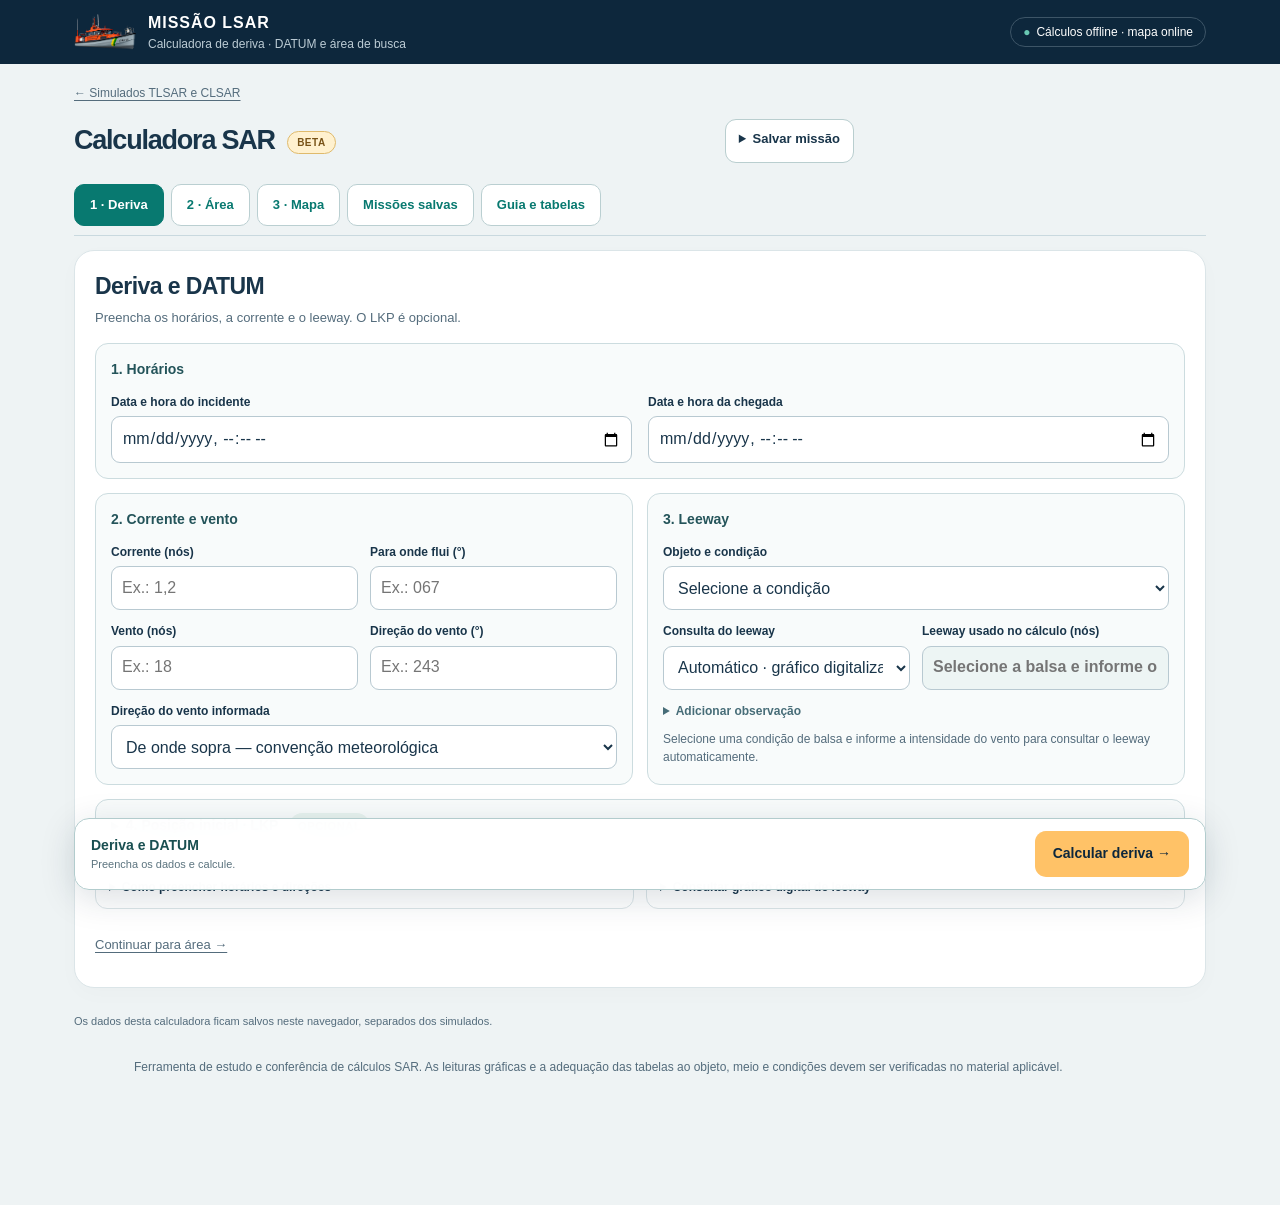
==== commit 63083239: "Melhorias" ====
--- a/deriva.html
+++ b/deriva.html
@@ -34,21 +34,21 @@
 })();
 </script>
 <script type="application/json" id="lsar-assets">{}</script>
-<meta name="lsar-build" content="163ae49be5908469">
+<meta name="lsar-build" content="1944ecca578ecf55">
 <link rel="stylesheet" href="css/estilo.css?v=c910ab9c70e320dc">
 <link rel="stylesheet" href="css/deriva.css?v=299c9e4a2f60657e">
 <script defer="" src="dados/deriva.js?v=0bc56180f3a7d4f0"></script>
 <script defer="" src="js/calculos-deriva.js?v=b69de9c6862d2a5f"></script>
-<script defer="" src="js/deriva.js?v=e53077149bc5d9ed"></script>
+<script defer="" src="js/deriva.js?v=f0be3a1bb5452450"></script>
 <script defer="" src="js/geometria-mapa.js?v=942debdc5efa12a2"></script>
 <script defer="" src="js/mapa-estado.js?v=3f962d4bad653d21"></script>
-<script defer="" src="js/mapa-resumo.js?v=67f1b5461f401509"></script>
-<script src="js/interface-calculadora.js?v=4097602388080b32" defer=""></script><script defer="" src="js/pdf-referencia.js?v=1b3d20652206f033"></script><script defer="" src="js/pdf-sar.js?v=80314c3d4cf78e67"></script><script defer="" src="js/exportar-pdf.js?v=3cf9a4ff9b6a3b37"></script><script src="js/missoes.js?v=bb39c4bcbfc2b597" defer=""></script><script defer="" src="js/atualizacao.js?v=38a153f1f4938871"></script>
+<script defer="" src="js/mapa-resumo.js?v=c3d96e69b97923fe"></script>
+<script src="js/interface-calculadora.js?v=4097602388080b32" defer=""></script><script defer="" src="js/pdf-referencia.js?v=1b3d20652206f033"></script><script defer="" src="js/pdf-sar.js?v=46dfd69b9ac94baf"></script><script defer="" src="js/exportar-pdf.js?v=3cf9a4ff9b6a3b37"></script><script src="js/missoes.js?v=bb39c4bcbfc2b597" defer=""></script><script defer="" src="js/atualizacao.js?v=38a153f1f4938871"></script>
 </head><body class="compact-calculator">
 <header><div class="brand"><img class="logo lsar-logo" src="assets/lsar-miniatura.png?v=c22e51be45986b50" alt="Lancha de busca e salvamento LSAR-02" width="82" height="58" decoding="async" fetchpriority="high"><div><strong>MISSÃO LSAR</strong><small>Calculadora de deriva · DATUM e área de busca</small></div></div><span class="offline">Cálculos offline · mapa online</span></header>
-<main class="calc-main"><nav class="course-nav"><a class="link-btn" href="index.html?v=163ae49be5908469">← Simulados TLSAR e CLSAR</a></nav><section class="calc-intro"><h1>Calculadora SAR <span class="beta-badge">Beta</span></h1><details class="mission-tools"><summary>Salvar missão</summary><div class="mission-savebar"><label for="mission-title">Título da missão<input id="mission-title" type="text" maxlength="100" placeholder="Ex.: Exercício Vitória · equipe 1"></label><div class="mission-buttons"><button id="mission-save" type="button" class="btn accent">Salvar como nova</button><button id="mission-update" type="button" class="btn secondary" disabled="">Atualizar missão</button><button id="mission-new" type="button" class="link-btn">Novo cálculo</button></div></div><div class="mission-buttons mission-exportbar"><button type="button" class="btn secondary" disabled="" data-pdf-export="">Exportar resumo PDF</button><button type="button" id="export-report" class="btn secondary" disabled="">Baixar memória de cálculo (.txt)</button></div><p id="pdf-export-status" class="helper" role="status">Calcule a deriva e a área com LKP para exportar as duas páginas.</p><p id="mission-status" class="helper" role="status">Os campos atuais ficam no rascunho automático. Use um título para guardar uma missão.</p></details></section><nav class="workspace-tabs" aria-label="Seções da calculadora"><a href="#drift-section" data-view="drift-section">1 · Deriva</a><a href="#search-section" data-view="search-section">2 · Área</a><a href="#map-section" data-view="map-section">3 · Mapa</a><a href="#missions-section" data-view="missions-section">Missões salvas</a><a href="#references" data-view="references">Guia e tabelas</a></nav>
+<main class="calc-main"><nav class="course-nav"><a class="link-btn" href="index.html?v=1944ecca578ecf55">← Simulados TLSAR e CLSAR</a></nav><section class="calc-intro"><h1>Calculadora SAR <span class="beta-badge">Beta</span></h1><details class="mission-tools"><summary>Salvar missão</summary><div class="mission-savebar"><label for="mission-title">Título da missão<input id="mission-title" type="text" maxlength="100" placeholder="Ex.: Exercício Vitória · equipe 1"></label><div class="mission-buttons"><button id="mission-save" type="button" class="btn accent">Salvar como nova</button><button id="mission-update" type="button" class="btn secondary" disabled="">Atualizar missão</button><button id="mission-new" type="button" class="link-btn">Novo cálculo</button></div></div><div class="mission-buttons mission-exportbar"><button type="button" class="btn secondary" disabled="" data-pdf-export="">Exportar resumo PDF</button><button type="button" id="export-report" class="btn secondary" disabled="">Baixar memória de cálculo (.txt)</button></div><p id="pdf-export-status" class="helper" role="status">Calcule a deriva e a área com LKP para exportar as duas páginas.</p><p id="mission-status" class="helper" role="status">Os campos atuais ficam no rascunho automático. Use um título para guardar uma missão.</p></details></section><nav class="workspace-tabs" aria-label="Seções da calculadora"><a href="#drift-section" data-view="drift-section">1 · Deriva</a><a href="#search-section" data-view="search-section">2 · Área</a><a href="#map-section" data-view="map-section">3 · Mapa</a><a href="#missions-section" data-view="missions-section">Missões salvas</a><a href="#references" data-view="references">Guia e tabelas</a></nav>
 <section class="card calc-section" id="missions-section" data-workspace-panel=""><p class="eyebrow">Seus cálculos</p><h2>Missões salvas</h2><p class="muted">Abra uma missão para continuar ou altere o título e salve uma nova. Os dados ficam neste navegador e dispositivo.</p><label class="mission-filter">Buscar pelo título<input type="search" id="mission-filter" placeholder="Buscar missão"></label><p id="mission-count" class="helper"></p><div id="mission-list"></div><details class="reference-details"><summary>Cópia de segurança das missões</summary><p class="helper">Exporte um arquivo para guardar fora do navegador ou transferir para outro dispositivo. Importar acrescenta cópias; não substitui suas missões existentes.</p><div class="mission-buttons"><button type="button" class="btn secondary" id="missions-export">Exportar todas</button><label class="btn secondary mission-import">Importar arquivo<input type="file" id="missions-import" accept=".json,application/json"></label></div><p id="missions-backup-status" class="helper" role="status"></p></details></section><section class="card calc-section" id="drift-section" data-workspace-panel=""><h2>Deriva e DATUM</h2><p class="muted">Preencha os horários, a corrente e o leeway. O LKP é opcional.</p>
-<form id="drift-form" novalidate=""><div class="drift-input-grid"><section class="input-card dates-card"><h3>1. Horários</h3><div class="form-grid date-time-grid"><label>Data e hora do incidente<input type="datetime-local" id="incident" required=""></label><label>Data e hora da chegada<input type="datetime-local" id="arrival" required=""></label></div></section><section class="input-card environment-card"><h3>2. Corrente e vento</h3><div class="form-grid environment-grid"><label>Corrente (nós)<input id="currentSpeed" type="text" inputmode="decimal" placeholder="Ex.: 1,2" required=""></label><label>Para onde flui (°V)<input id="currentDirection" type="text" inputmode="decimal" placeholder="Ex.: 067" required=""></label><label>Vento (nós)<input id="windSpeed" type="text" inputmode="decimal" placeholder="Ex.: 18" required=""></label><label>Direção do vento (°V)<input id="windDirection" type="text" inputmode="decimal" placeholder="Ex.: 243" required=""></label><label class="span-two">Direção do vento informada<select id="windConvention"><option value="from">De onde sopra — convenção meteorológica</option><option value="to">Para onde sopra — direção já convertida</option></select></label></div></section><div class="input-card leeway-card"><h3>3. Leeway</h3><div class="form-grid"><label class="span-two">Objeto e condição<select id="leewayCondition" required=""><option value="">Selecione a condição</option></select></label><label>Consulta do leeway<select id="leewayMode"><option value="auto">Automático · gráfico digitalizado</option><option value="manual">Manual · informar ou ajustar o valor</option></select></label><label>Leeway usado no cálculo (nós)<input id="leeway" type="text" inputmode="decimal" placeholder="Selecione a balsa e informe o vento" required="" readonly=""></label></div><details class="compact-note"><summary>Adicionar observação</summary><label class="span-two">Observação (opcional)<input id="leewayNote" type="text" maxlength="200" placeholder="Ex.: condição, ajuste ou outra fonte"></label></details><p class="helper" id="leeway-lookup-note" aria-live="polite"></p></div><details class="form-group lkp-group optional-input input-card"><summary>4. Posição inicial · LKP <span class="optional-tag">Opcional</span></summary><p class="helper">LKP é a última posição conhecida do objeto. Preencha latitude e longitude para estimar o DATUM na hora da chegada. Deixe ambos em branco para calcular somente a deriva.</p><div class="form-grid"><label class="span-two">Formato das coordenadas<select id="lkpFormat"><option value="auto">Identificar automaticamente · DD, DM ou DMS</option><option value="dd">Graus decimais · DD</option><option value="dmm">Graus e minutos decimais · DM</option><option value="dms">Graus, minutos e segundos · DMS</option><option value="gps">GPS/NMEA compacto · DDMM.mmmm / DDDMM.mmmm</option></select></label><div class="coordinate-row"><label>Latitude do LKP<input id="lkpLatitude" type="text" inputmode="text" placeholder="20 18,500" aria-describedby="lkp-format-help"></label><label>Hemisfério<select id="lkpLatHem"><option value="S">Sul</option><option value="N">Norte</option></select></label></div><div class="coordinate-row"><label>Longitude do LKP<input id="lkpLongitude" type="text" inputmode="text" placeholder="040 17,200" aria-describedby="lkp-format-help"></label><label>Hemisfério<select id="lkpLonHem"><option value="W">Oeste</option><option value="E">Leste</option></select></label></div></div><p class="helper" id="lkp-format-help">Aceita graus decimais, graus/minutos e graus/minutos/segundos. Sem sinal ou letra do hemisfério, usa os seletores ao lado.</p><p id="lkp-preview" class="coordinate-preview" aria-live="polite" hidden=""></p><details class="reference-details coordinate-examples"><summary>Exemplos de coordenadas aceitas</summary><p class="helper">Estes exemplos representam a mesma posição. Informe latitude e longitude nos respectivos campos.</p><div class="table-wrap"><table><thead><tr><th>Formato</th><th>Latitude</th><th>Longitude</th></tr></thead><tbody><tr><th>Graus decimais</th><td>-20,308333333</td><td>-40,286666667</td></tr><tr><th>Graus e minutos</th><td>20°18,500′S</td><td>040°17,200′O</td></tr><tr><th>Graus, minutos e segundos</th><td>20°18′30″S</td><td>040°17′12″O</td></tr><tr><th>GPS/NMEA (selecione o modo)</th><td>2018.5000 S</td><td>04017.2000 W</td></tr></tbody></table></div><p class="helper">Sem os símbolos, também aceita 20 18,500 S ou 20 18 30 S. Aceita letras antes ou depois do valor, N/S para latitude e L/E/O/W para longitude. Um sinal explícito + indica norte/leste e − indica sul/oeste. Para coordenadas sem sinal nem letra, o hemisfério vem do seletor. Não cole latitude e longitude juntas no mesmo campo.</p></details><div class="form-grid date-time-grid"><label>Data e hora do LKP (opcional)<input id="lkpTime" type="datetime-local"></label></div><p class="helper">Sem horário próprio, o LKP é associado ao horário do incidente. Se a posição for de outro momento, informe esse horário na mesma referência dos demais. O DATUM será propagado do LKP até a chegada, supondo a mesma corrente e o mesmo leeway durante todo esse intervalo.</p><button id="clear-lkp" type="button" class="link-btn">Limpar LKP</button></details></div><div class="compact-guides"><details class="reference-details"><summary>Como preencher horários e direções</summary><p class="helper">Use a mesma referência de horário nos dois campos (ambos UTC ou ambos no mesmo fuso local). As datas resolvem a passagem pela meia-noite.</p><p class="helper">Se o vento for informado de onde sopra, o leeway atua na direção oposta: vento + 180°, normalizado entre 0° e 360°.</p></details><details class="reference-details"><summary>Consultar gráfico digital de leeway</summary><div id="leeway-chart" class="leeway-chart"></div><p class="helper">Curvas aproximadas digitalizadas da foto fornecida, válidas para vento de 0 a 32 nós. O leeway automático é arredondado a 0,01 nó. Para outro objeto ou para ajustar a estimativa, escolha o modo manual.</p><details class="reference-details"><summary>Origem da digitalização</summary><p class="helper">As quatro retas foram reconstruídas a partir dos eixos e das linhas da foto. São estimativas gráficas, não equações oficiais transcritas do IAMSAR. Fora da faixa do gráfico, informe um valor manual de fonte aplicável.</p><p><a href="assets/tempo-leeway.jpeg" target="_blank" rel="noopener">Conferir foto de origem ↗</a></p></details></details></div>
+<form id="drift-form" novalidate=""><div class="drift-input-grid"><section class="input-card dates-card"><h3>1. Horários</h3><div class="form-grid date-time-grid"><label>Data e hora do incidente<input type="datetime-local" id="incident" required=""></label><label>Data e hora da chegada<input type="datetime-local" id="arrival" required=""></label></div></section><section class="input-card environment-card"><h3>2. Corrente e vento</h3><div class="form-grid environment-grid"><label>Corrente (nós)<input id="currentSpeed" type="text" inputmode="decimal" placeholder="Ex.: 1,2" required=""></label><label>Para onde flui (°)<input id="currentDirection" type="text" inputmode="decimal" placeholder="Ex.: 067" required=""></label><label>Vento (nós)<input id="windSpeed" type="text" inputmode="decimal" placeholder="Ex.: 18" required=""></label><label>Direção do vento (°)<input id="windDirection" type="text" inputmode="decimal" placeholder="Ex.: 243" required=""></label><label class="span-two">Direção do vento informada<select id="windConvention"><option value="from">De onde sopra — convenção meteorológica</option><option value="to">Para onde sopra — direção já convertida</option></select></label></div></section><div class="input-card leeway-card"><h3>3. Leeway</h3><div class="form-grid"><label class="span-two">Objeto e condição<select id="leewayCondition" required=""><option value="">Selecione a condição</option></select></label><label>Consulta do leeway<select id="leewayMode"><option value="auto">Automático · gráfico digitalizado</option><option value="manual">Manual · informar ou ajustar o valor</option></select></label><label>Leeway usado no cálculo (nós)<input id="leeway" type="text" inputmode="decimal" placeholder="Selecione a balsa e informe o vento" required="" readonly=""></label></div><details class="compact-note"><summary>Adicionar observação</summary><label class="span-two">Observação (opcional)<input id="leewayNote" type="text" maxlength="200" placeholder="Ex.: condição, ajuste ou outra fonte"></label></details><p class="helper" id="leeway-lookup-note" aria-live="polite"></p></div><details class="form-group lkp-group optional-input input-card"><summary>4. Posição inicial · LKP <span class="optional-tag">Opcional</span></summary><p class="helper">LKP é a última posição conhecida do objeto. Preencha latitude e longitude para estimar o DATUM na hora da chegada. Deixe ambos em branco para calcular somente a deriva.</p><div class="form-grid"><label class="span-two">Formato das coordenadas<select id="lkpFormat"><option value="auto">Identificar automaticamente · DD, DM ou DMS</option><option value="dd">Graus decimais · DD</option><option value="dmm">Graus e minutos decimais · DM</option><option value="dms">Graus, minutos e segundos · DMS</option><option value="gps">GPS/NMEA compacto · DDMM.mmmm / DDDMM.mmmm</option></select></label><div class="coordinate-row"><label>Latitude do LKP<input id="lkpLatitude" type="text" inputmode="text" placeholder="20 18,500" aria-describedby="lkp-format-help"></label><label>Hemisfério<select id="lkpLatHem"><option value="S">Sul</option><option value="N">Norte</option></select></label></div><div class="coordinate-row"><label>Longitude do LKP<input id="lkpLongitude" type="text" inputmode="text" placeholder="040 17,200" aria-describedby="lkp-format-help"></label><label>Hemisfério<select id="lkpLonHem"><option value="W">Oeste</option><option value="E">Leste</option></select></label></div></div><p class="helper" id="lkp-format-help">Aceita graus decimais, graus/minutos e graus/minutos/segundos. Sem sinal ou letra do hemisfério, usa os seletores ao lado.</p><p id="lkp-preview" class="coordinate-preview" aria-live="polite" hidden=""></p><details class="reference-details coordinate-examples"><summary>Exemplos de coordenadas aceitas</summary><p class="helper">Estes exemplos representam a mesma posição. Informe latitude e longitude nos respectivos campos.</p><div class="table-wrap"><table><thead><tr><th>Formato</th><th>Latitude</th><th>Longitude</th></tr></thead><tbody><tr><th>Graus decimais</th><td>-20,308333333</td><td>-40,286666667</td></tr><tr><th>Graus e minutos</th><td>20°18,500′S</td><td>040°17,200′O</td></tr><tr><th>Graus, minutos e segundos</th><td>20°18′30″S</td><td>040°17′12″O</td></tr><tr><th>GPS/NMEA (selecione o modo)</th><td>2018.5000 S</td><td>04017.2000 W</td></tr></tbody></table></div><p class="helper">Sem os símbolos, também aceita 20 18,500 S ou 20 18 30 S. Aceita letras antes ou depois do valor, N/S para latitude e L/E/O/W para longitude. Um sinal explícito + indica norte/leste e − indica sul/oeste. Para coordenadas sem sinal nem letra, o hemisfério vem do seletor. Não cole latitude e longitude juntas no mesmo campo.</p></details><div class="form-grid date-time-grid"><label>Data e hora do LKP (opcional)<input id="lkpTime" type="datetime-local"></label></div><p class="helper">Sem horário próprio, o LKP é associado ao horário do incidente. Se a posição for de outro momento, informe esse horário na mesma referência dos demais. O DATUM será propagado do LKP até a chegada, supondo a mesma corrente e o mesmo leeway durante todo esse intervalo.</p><button id="clear-lkp" type="button" class="link-btn">Limpar LKP</button></details></div><div class="compact-guides"><details class="reference-details"><summary>Como preencher horários e direções</summary><p class="helper">Use a mesma referência de horário nos dois campos (ambos UTC ou ambos no mesmo fuso local). As datas resolvem a passagem pela meia-noite.</p><p class="helper">Se o vento for informado de onde sopra, o leeway atua na direção oposta: vento + 180°, normalizado entre 0° e 360°.</p></details><details class="reference-details"><summary>Consultar gráfico digital de leeway</summary><div id="leeway-chart" class="leeway-chart"></div><p class="helper">Curvas aproximadas digitalizadas da foto fornecida, válidas para vento de 0 a 32 nós. O leeway automático é arredondado a 0,01 nó. Para outro objeto ou para ajustar a estimativa, escolha o modo manual.</p><details class="reference-details"><summary>Origem da digitalização</summary><p class="helper">As quatro retas foram reconstruídas a partir dos eixos e das linhas da foto. São estimativas gráficas, não equações oficiais transcritas do IAMSAR. Fora da faixa do gráfico, informe um valor manual de fonte aplicável.</p><p><a href="assets/tempo-leeway.jpeg" target="_blank" rel="noopener">Conferir foto de origem ↗</a></p></details></details></div>
 
 
 
@@ -57,7 +57,7 @@
 <p class="error calc-error" id="drift-error" role="alert"></p><div class="calc-actions"><button class="btn accent" type="submit">Calcular deriva →</button><span class="helper" id="drift-dirty"></span></div></form><div id="drift-result" hidden="" aria-live="polite"></div><a href="#search-section" class="link-btn panel-next">Continuar para área →</a></section>
 <section class="card calc-section" id="search-section" data-workspace-panel=""><h2>Área de busca</h2><p class="muted">Defina os dados de cada meio para obter cobertura e área nominal.</p>
 <form id="search-form" novalidate=""><div id="units"></div><button id="add-unit" type="button" class="btn secondary">+ Adicionar meio de busca</button><p class="error calc-error" id="search-error" role="alert"></p><div class="calc-actions"><button type="submit" class="btn accent">Calcular cobertura e área →</button><span class="helper" id="search-dirty"></span></div></form><details class="reference-details area-help"><summary>Como escolher a fonte e o tempo de busca</summary><div class="calc-note"><strong>O tempo T abaixo é de busca efetiva.</strong> Ele é independente do tempo decorrido desde o incidente. A tabela de navios mercantes não é aplicada automaticamente a uma LSAR: para outro meio, use Wu e fw validados no modo manual.</div></details><div id="search-result" hidden="" aria-live="polite"></div><a href="#map-section" class="link-btn panel-next">Ver mapa resumido →</a></section>
-<section class="card calc-section" id="map-section" aria-labelledby="map-title" data-workspace-panel=""><p class="eyebrow">Visualização geográfica · Beta</p><h2 id="map-title">LKP, DATUM e área nominal</h2><p class="muted">Círculo de raio R e quadrado centrados no DATUM. O quadrado desta visão fica sempre alinhado ao norte e ao leste, sem rotação automática. O mapa carrega ao acessar esta seção e é atualizado após os cálculos.</p><div class="map-toolbar"><a class="btn secondary" id="map-new-tab" href="mapa.html?v=163ae49be5908469" target="_blank" rel="noopener">Mapa completo · planos e cartas ↗</a></div><p id="map-load-status" class="helper" role="status"></p><button id="retry-summary-map" class="link-btn" type="button" hidden="">Tentar carregar mapa novamente</button><div id="map-workspace"><div id="sar-map" role="region" aria-label="Mapa resumido de LKP, DATUM, deriva, círculo de raio R e quadrado da área nominal" tabindex="0"></div><div class="map-legend"><span><i class="map-key-lkp"></i>LKP</span><span><i class="map-key-datum"></i>DATUM na chegada</span><span><i class="map-key-circle"></i>Círculo de raio R</span><span><i class="map-key-area"></i>Quadrado nominal</span></div><p id="map-mission-status" class="helper" aria-live="polite"></p><button type="button" class="link-btn" id="fit-mission">Enquadrar cálculo</button></div><p class="helper">Este mapa resume os cálculos dos meios independentes. Os planos de busca, a área específica do CSC, a previsão durante a busca, os controles de avaliação e as cartas náuticas estão no mapa completo.</p><a href="#missions-section" class="link-btn panel-next">Ver missões salvas →</a></section>
+<section class="card calc-section" id="map-section" aria-labelledby="map-title" data-workspace-panel=""><p class="eyebrow">Visualização geográfica · Beta</p><h2 id="map-title">LKP, DATUM e área nominal</h2><p class="muted">Círculo de raio R e quadrado centrados no DATUM. O quadrado desta visão fica sempre alinhado ao norte e ao leste, sem rotação automática. O mapa carrega ao acessar esta seção e é atualizado após os cálculos.</p><div class="map-toolbar"><a class="btn secondary" id="map-new-tab" href="mapa.html?v=1944ecca578ecf55" target="_blank" rel="noopener">Mapa completo · planos e cartas ↗</a></div><p id="map-load-status" class="helper" role="status"></p><button id="retry-summary-map" class="link-btn" type="button" hidden="">Tentar carregar mapa novamente</button><div id="map-workspace"><div id="sar-map" role="region" aria-label="Mapa resumido de LKP, DATUM, deriva, círculo de raio R e quadrado da área nominal" tabindex="0"></div><div class="map-legend"><span><i class="map-key-lkp"></i>LKP</span><span><i class="map-key-datum"></i>DATUM na chegada</span><span><i class="map-key-circle"></i>Círculo de raio R</span><span><i class="map-key-area"></i>Quadrado nominal</span></div><p id="map-mission-status" class="helper" aria-live="polite"></p><button type="button" class="link-btn" id="fit-mission">Enquadrar cálculo</button></div><p class="helper">Este mapa resume os cálculos dos meios independentes. Os planos de busca, a área específica do CSC, a previsão durante a busca, os controles de avaliação e as cartas náuticas estão no mapa completo.</p><a href="#missions-section" class="link-btn panel-next">Ver missões salvas →</a></section>
 <section class="card calc-section" id="references" data-workspace-panel=""><p class="eyebrow">Consulta</p><h2>Referências de cálculo e unidades</h2><details class="reference-details"><summary>Tabelas de largura de varredura · Wu</summary><p class="helper">Os valores usados são os números entre parênteses, em milhas náuticas. A escolha é feita por coluna da tabela, sem interpolação automática.</p><div id="table-reference"></div><p><a href="assets/larguras-varredura.jpeg" target="_blank" rel="noopener">Conferir foto original das três tabelas ↗</a></p></details>
 <details class="reference-details"><summary>Fatores de correção meteorológica · fw</summary><div class="table-wrap"><table><caption>Valores transcritos da foto</caption><thead><tr><th>Faixa da foto</th><th>Pessoa na água</th><th>Balsa</th></tr></thead><tbody id="weather-reference"></tbody></table></div><p class="helper">Selecione a faixa considerando as condições aplicáveis de vento e mar. Se os critérios divergirem, use a faixa mais severa. Os limites compartilhados da tabela exigem atenção na escolha. Para embarcações como objeto de busca, a foto não informa fw; esse valor deve ser inserido manualmente.</p><p><a href="assets/tempo-leeway.jpeg" target="_blank" rel="noopener">Conferir foto original do fator do tempo e do leeway ↗</a></p></details>
 <details class="reference-details" id="formula-guide"><summary>Como calcular espaçamento, cobertura e área de busca</summary>
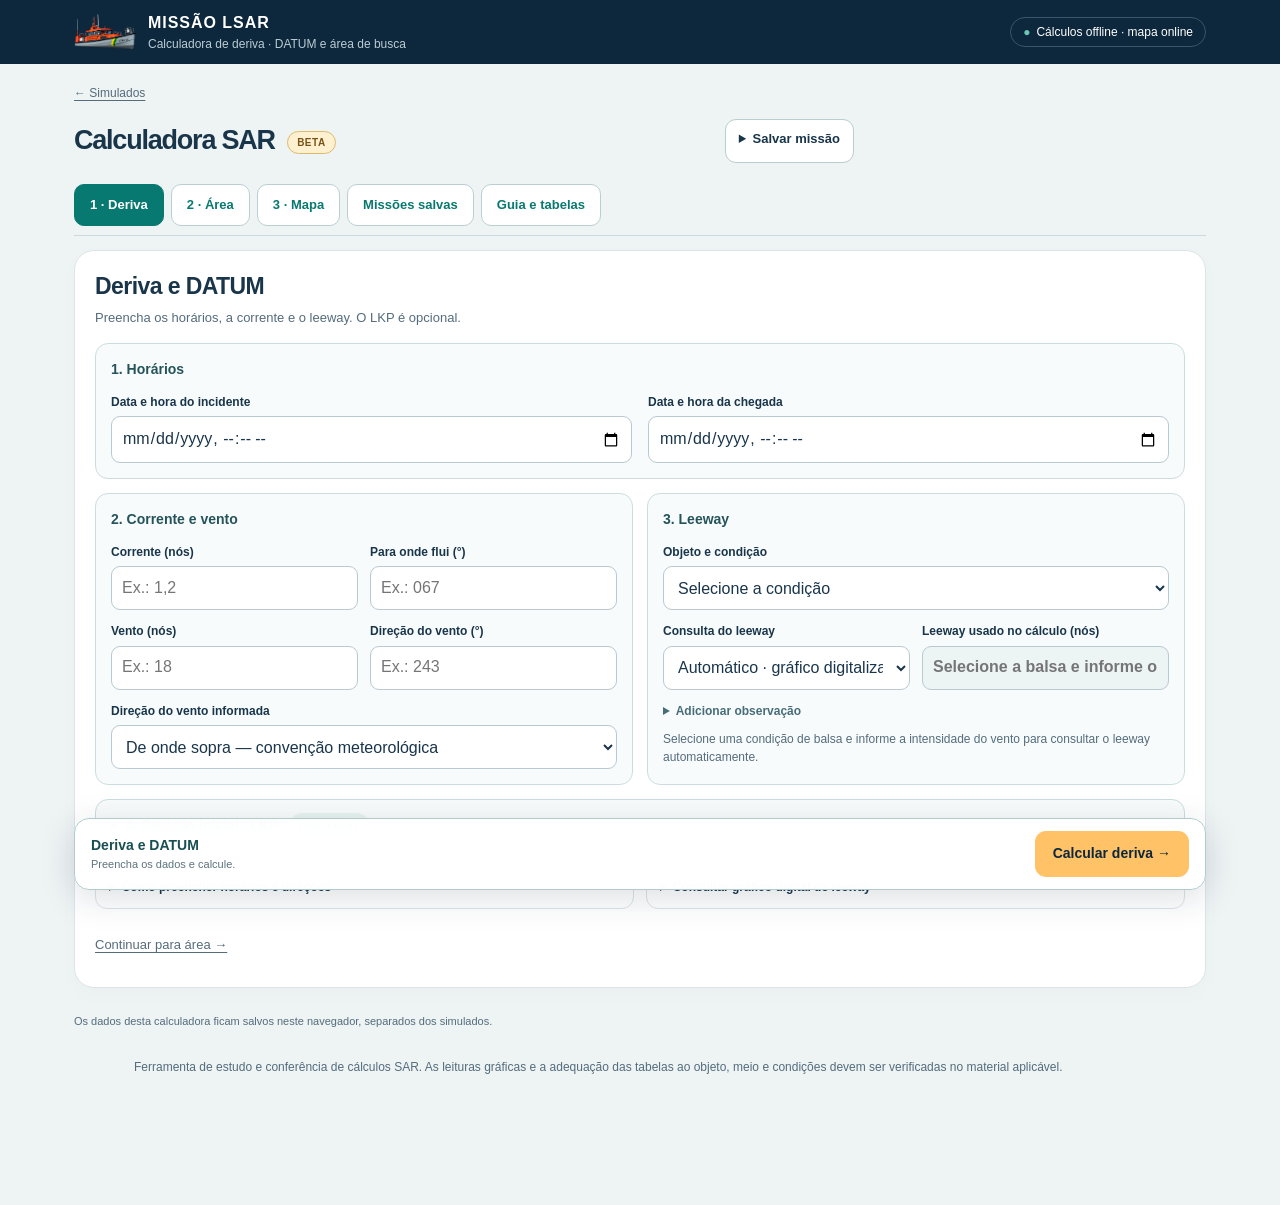
==== commit 4cb4c626: "Add files via upload" ====
--- a/deriva.html
+++ b/deriva.html
@@ -34,8 +34,8 @@
 })();
 </script>
 <script type="application/json" id="lsar-assets">{}</script>
-<meta name="lsar-build" content="1944ecca578ecf55">
-<link rel="stylesheet" href="css/estilo.css?v=c910ab9c70e320dc">
+<meta name="lsar-build" content="fe3ea4b3c715733f">
+<link rel="stylesheet" href="css/estilo.css?v=6ec968ea8bf59cea">
 <link rel="stylesheet" href="css/deriva.css?v=299c9e4a2f60657e">
 <script defer="" src="dados/deriva.js?v=0bc56180f3a7d4f0"></script>
 <script defer="" src="js/calculos-deriva.js?v=b69de9c6862d2a5f"></script>
@@ -43,10 +43,10 @@
 <script defer="" src="js/geometria-mapa.js?v=942debdc5efa12a2"></script>
 <script defer="" src="js/mapa-estado.js?v=3f962d4bad653d21"></script>
 <script defer="" src="js/mapa-resumo.js?v=c3d96e69b97923fe"></script>
-<script src="js/interface-calculadora.js?v=4097602388080b32" defer=""></script><script defer="" src="js/pdf-referencia.js?v=1b3d20652206f033"></script><script defer="" src="js/pdf-sar.js?v=46dfd69b9ac94baf"></script><script defer="" src="js/exportar-pdf.js?v=3cf9a4ff9b6a3b37"></script><script src="js/missoes.js?v=bb39c4bcbfc2b597" defer=""></script><script defer="" src="js/atualizacao.js?v=38a153f1f4938871"></script>
+<script src="js/interface-calculadora.js?v=4097602388080b32" defer=""></script><script defer="" src="js/pdf-referencia.js?v=1b3d20652206f033"></script><script defer="" src="js/pdf-sar.js?v=642d80d447bc97f6"></script><script defer="" src="js/exportar-pdf.js?v=07bd2f285b78846c"></script><script src="js/missoes.js?v=bb39c4bcbfc2b597" defer=""></script><script defer="" src="js/atualizacao.js?v=38a153f1f4938871"></script>
 </head><body class="compact-calculator">
 <header><div class="brand"><img class="logo lsar-logo" src="assets/lsar-miniatura.png?v=c22e51be45986b50" alt="Lancha de busca e salvamento LSAR-02" width="82" height="58" decoding="async" fetchpriority="high"><div><strong>MISSÃO LSAR</strong><small>Calculadora de deriva · DATUM e área de busca</small></div></div><span class="offline">Cálculos offline · mapa online</span></header>
-<main class="calc-main"><nav class="course-nav"><a class="link-btn" href="index.html?v=1944ecca578ecf55">← Simulados TLSAR e CLSAR</a></nav><section class="calc-intro"><h1>Calculadora SAR <span class="beta-badge">Beta</span></h1><details class="mission-tools"><summary>Salvar missão</summary><div class="mission-savebar"><label for="mission-title">Título da missão<input id="mission-title" type="text" maxlength="100" placeholder="Ex.: Exercício Vitória · equipe 1"></label><div class="mission-buttons"><button id="mission-save" type="button" class="btn accent">Salvar como nova</button><button id="mission-update" type="button" class="btn secondary" disabled="">Atualizar missão</button><button id="mission-new" type="button" class="link-btn">Novo cálculo</button></div></div><div class="mission-buttons mission-exportbar"><button type="button" class="btn secondary" disabled="" data-pdf-export="">Exportar resumo PDF</button><button type="button" id="export-report" class="btn secondary" disabled="">Baixar memória de cálculo (.txt)</button></div><p id="pdf-export-status" class="helper" role="status">Calcule a deriva e a área com LKP para exportar as duas páginas.</p><p id="mission-status" class="helper" role="status">Os campos atuais ficam no rascunho automático. Use um título para guardar uma missão.</p></details></section><nav class="workspace-tabs" aria-label="Seções da calculadora"><a href="#drift-section" data-view="drift-section">1 · Deriva</a><a href="#search-section" data-view="search-section">2 · Área</a><a href="#map-section" data-view="map-section">3 · Mapa</a><a href="#missions-section" data-view="missions-section">Missões salvas</a><a href="#references" data-view="references">Guia e tabelas</a></nav>
+<main class="calc-main"><nav class="course-nav"><a class="link-btn" href="index.html?v=fe3ea4b3c715733f">← Simulados</a></nav><section class="calc-intro"><h1>Calculadora SAR <span class="beta-badge">Beta</span></h1><details class="mission-tools"><summary>Salvar missão</summary><div class="mission-savebar"><label for="mission-title">Título da missão<input id="mission-title" type="text" maxlength="100" placeholder="Ex.: Exercício Vitória · equipe 1"></label><div class="mission-buttons"><button id="mission-save" type="button" class="btn accent">Salvar como nova</button><button id="mission-update" type="button" class="btn secondary" disabled="">Atualizar missão</button><button id="mission-new" type="button" class="link-btn">Novo cálculo</button></div></div><div class="mission-buttons mission-exportbar"><button type="button" class="btn secondary" disabled="" data-pdf-export="">Exportar resumo PDF</button><button type="button" id="export-report" class="btn secondary" disabled="">Baixar memória de cálculo (.txt)</button></div><p id="pdf-export-status" class="helper" role="status">Calcule a deriva para exportar o resumo. O LKP permite incluir a carta; a área de busca é opcional.</p><p id="mission-status" class="helper" role="status">Os campos atuais ficam no rascunho automático. Use um título para guardar uma missão.</p></details></section><nav class="workspace-tabs" aria-label="Seções da calculadora"><a href="#drift-section" data-view="drift-section">1 · Deriva</a><a href="#search-section" data-view="search-section">2 · Área</a><a href="#map-section" data-view="map-section">3 · Mapa</a><a href="#missions-section" data-view="missions-section">Missões salvas</a><a href="#references" data-view="references">Guia e tabelas</a></nav>
 <section class="card calc-section" id="missions-section" data-workspace-panel=""><p class="eyebrow">Seus cálculos</p><h2>Missões salvas</h2><p class="muted">Abra uma missão para continuar ou altere o título e salve uma nova. Os dados ficam neste navegador e dispositivo.</p><label class="mission-filter">Buscar pelo título<input type="search" id="mission-filter" placeholder="Buscar missão"></label><p id="mission-count" class="helper"></p><div id="mission-list"></div><details class="reference-details"><summary>Cópia de segurança das missões</summary><p class="helper">Exporte um arquivo para guardar fora do navegador ou transferir para outro dispositivo. Importar acrescenta cópias; não substitui suas missões existentes.</p><div class="mission-buttons"><button type="button" class="btn secondary" id="missions-export">Exportar todas</button><label class="btn secondary mission-import">Importar arquivo<input type="file" id="missions-import" accept=".json,application/json"></label></div><p id="missions-backup-status" class="helper" role="status"></p></details></section><section class="card calc-section" id="drift-section" data-workspace-panel=""><h2>Deriva e DATUM</h2><p class="muted">Preencha os horários, a corrente e o leeway. O LKP é opcional.</p>
 <form id="drift-form" novalidate=""><div class="drift-input-grid"><section class="input-card dates-card"><h3>1. Horários</h3><div class="form-grid date-time-grid"><label>Data e hora do incidente<input type="datetime-local" id="incident" required=""></label><label>Data e hora da chegada<input type="datetime-local" id="arrival" required=""></label></div></section><section class="input-card environment-card"><h3>2. Corrente e vento</h3><div class="form-grid environment-grid"><label>Corrente (nós)<input id="currentSpeed" type="text" inputmode="decimal" placeholder="Ex.: 1,2" required=""></label><label>Para onde flui (°)<input id="currentDirection" type="text" inputmode="decimal" placeholder="Ex.: 067" required=""></label><label>Vento (nós)<input id="windSpeed" type="text" inputmode="decimal" placeholder="Ex.: 18" required=""></label><label>Direção do vento (°)<input id="windDirection" type="text" inputmode="decimal" placeholder="Ex.: 243" required=""></label><label class="span-two">Direção do vento informada<select id="windConvention"><option value="from">De onde sopra — convenção meteorológica</option><option value="to">Para onde sopra — direção já convertida</option></select></label></div></section><div class="input-card leeway-card"><h3>3. Leeway</h3><div class="form-grid"><label class="span-two">Objeto e condição<select id="leewayCondition" required=""><option value="">Selecione a condição</option></select></label><label>Consulta do leeway<select id="leewayMode"><option value="auto">Automático · gráfico digitalizado</option><option value="manual">Manual · informar ou ajustar o valor</option></select></label><label>Leeway usado no cálculo (nós)<input id="leeway" type="text" inputmode="decimal" placeholder="Selecione a balsa e informe o vento" required="" readonly=""></label></div><details class="compact-note"><summary>Adicionar observação</summary><label class="span-two">Observação (opcional)<input id="leewayNote" type="text" maxlength="200" placeholder="Ex.: condição, ajuste ou outra fonte"></label></details><p class="helper" id="leeway-lookup-note" aria-live="polite"></p></div><details class="form-group lkp-group optional-input input-card"><summary>4. Posição inicial · LKP <span class="optional-tag">Opcional</span></summary><p class="helper">LKP é a última posição conhecida do objeto. Preencha latitude e longitude para estimar o DATUM na hora da chegada. Deixe ambos em branco para calcular somente a deriva.</p><div class="form-grid"><label class="span-two">Formato das coordenadas<select id="lkpFormat"><option value="auto">Identificar automaticamente · DD, DM ou DMS</option><option value="dd">Graus decimais · DD</option><option value="dmm">Graus e minutos decimais · DM</option><option value="dms">Graus, minutos e segundos · DMS</option><option value="gps">GPS/NMEA compacto · DDMM.mmmm / DDDMM.mmmm</option></select></label><div class="coordinate-row"><label>Latitude do LKP<input id="lkpLatitude" type="text" inputmode="text" placeholder="20 18,500" aria-describedby="lkp-format-help"></label><label>Hemisfério<select id="lkpLatHem"><option value="S">Sul</option><option value="N">Norte</option></select></label></div><div class="coordinate-row"><label>Longitude do LKP<input id="lkpLongitude" type="text" inputmode="text" placeholder="040 17,200" aria-describedby="lkp-format-help"></label><label>Hemisfério<select id="lkpLonHem"><option value="W">Oeste</option><option value="E">Leste</option></select></label></div></div><p class="helper" id="lkp-format-help">Aceita graus decimais, graus/minutos e graus/minutos/segundos. Sem sinal ou letra do hemisfério, usa os seletores ao lado.</p><p id="lkp-preview" class="coordinate-preview" aria-live="polite" hidden=""></p><details class="reference-details coordinate-examples"><summary>Exemplos de coordenadas aceitas</summary><p class="helper">Estes exemplos representam a mesma posição. Informe latitude e longitude nos respectivos campos.</p><div class="table-wrap"><table><thead><tr><th>Formato</th><th>Latitude</th><th>Longitude</th></tr></thead><tbody><tr><th>Graus decimais</th><td>-20,308333333</td><td>-40,286666667</td></tr><tr><th>Graus e minutos</th><td>20°18,500′S</td><td>040°17,200′O</td></tr><tr><th>Graus, minutos e segundos</th><td>20°18′30″S</td><td>040°17′12″O</td></tr><tr><th>GPS/NMEA (selecione o modo)</th><td>2018.5000 S</td><td>04017.2000 W</td></tr></tbody></table></div><p class="helper">Sem os símbolos, também aceita 20 18,500 S ou 20 18 30 S. Aceita letras antes ou depois do valor, N/S para latitude e L/E/O/W para longitude. Um sinal explícito + indica norte/leste e − indica sul/oeste. Para coordenadas sem sinal nem letra, o hemisfério vem do seletor. Não cole latitude e longitude juntas no mesmo campo.</p></details><div class="form-grid date-time-grid"><label>Data e hora do LKP (opcional)<input id="lkpTime" type="datetime-local"></label></div><p class="helper">Sem horário próprio, o LKP é associado ao horário do incidente. Se a posição for de outro momento, informe esse horário na mesma referência dos demais. O DATUM será propagado do LKP até a chegada, supondo a mesma corrente e o mesmo leeway durante todo esse intervalo.</p><button id="clear-lkp" type="button" class="link-btn">Limpar LKP</button></details></div><div class="compact-guides"><details class="reference-details"><summary>Como preencher horários e direções</summary><p class="helper">Use a mesma referência de horário nos dois campos (ambos UTC ou ambos no mesmo fuso local). As datas resolvem a passagem pela meia-noite.</p><p class="helper">Se o vento for informado de onde sopra, o leeway atua na direção oposta: vento + 180°, normalizado entre 0° e 360°.</p></details><details class="reference-details"><summary>Consultar gráfico digital de leeway</summary><div id="leeway-chart" class="leeway-chart"></div><p class="helper">Curvas aproximadas digitalizadas da foto fornecida, válidas para vento de 0 a 32 nós. O leeway automático é arredondado a 0,01 nó. Para outro objeto ou para ajustar a estimativa, escolha o modo manual.</p><details class="reference-details"><summary>Origem da digitalização</summary><p class="helper">As quatro retas foram reconstruídas a partir dos eixos e das linhas da foto. São estimativas gráficas, não equações oficiais transcritas do IAMSAR. Fora da faixa do gráfico, informe um valor manual de fonte aplicável.</p><p><a href="assets/tempo-leeway.jpeg" target="_blank" rel="noopener">Conferir foto de origem ↗</a></p></details></details></div>
 
@@ -57,7 +57,7 @@
 <p class="error calc-error" id="drift-error" role="alert"></p><div class="calc-actions"><button class="btn accent" type="submit">Calcular deriva →</button><span class="helper" id="drift-dirty"></span></div></form><div id="drift-result" hidden="" aria-live="polite"></div><a href="#search-section" class="link-btn panel-next">Continuar para área →</a></section>
 <section class="card calc-section" id="search-section" data-workspace-panel=""><h2>Área de busca</h2><p class="muted">Defina os dados de cada meio para obter cobertura e área nominal.</p>
 <form id="search-form" novalidate=""><div id="units"></div><button id="add-unit" type="button" class="btn secondary">+ Adicionar meio de busca</button><p class="error calc-error" id="search-error" role="alert"></p><div class="calc-actions"><button type="submit" class="btn accent">Calcular cobertura e área →</button><span class="helper" id="search-dirty"></span></div></form><details class="reference-details area-help"><summary>Como escolher a fonte e o tempo de busca</summary><div class="calc-note"><strong>O tempo T abaixo é de busca efetiva.</strong> Ele é independente do tempo decorrido desde o incidente. A tabela de navios mercantes não é aplicada automaticamente a uma LSAR: para outro meio, use Wu e fw validados no modo manual.</div></details><div id="search-result" hidden="" aria-live="polite"></div><a href="#map-section" class="link-btn panel-next">Ver mapa resumido →</a></section>
-<section class="card calc-section" id="map-section" aria-labelledby="map-title" data-workspace-panel=""><p class="eyebrow">Visualização geográfica · Beta</p><h2 id="map-title">LKP, DATUM e área nominal</h2><p class="muted">Círculo de raio R e quadrado centrados no DATUM. O quadrado desta visão fica sempre alinhado ao norte e ao leste, sem rotação automática. O mapa carrega ao acessar esta seção e é atualizado após os cálculos.</p><div class="map-toolbar"><a class="btn secondary" id="map-new-tab" href="mapa.html?v=1944ecca578ecf55" target="_blank" rel="noopener">Mapa completo · planos e cartas ↗</a></div><p id="map-load-status" class="helper" role="status"></p><button id="retry-summary-map" class="link-btn" type="button" hidden="">Tentar carregar mapa novamente</button><div id="map-workspace"><div id="sar-map" role="region" aria-label="Mapa resumido de LKP, DATUM, deriva, círculo de raio R e quadrado da área nominal" tabindex="0"></div><div class="map-legend"><span><i class="map-key-lkp"></i>LKP</span><span><i class="map-key-datum"></i>DATUM na chegada</span><span><i class="map-key-circle"></i>Círculo de raio R</span><span><i class="map-key-area"></i>Quadrado nominal</span></div><p id="map-mission-status" class="helper" aria-live="polite"></p><button type="button" class="link-btn" id="fit-mission">Enquadrar cálculo</button></div><p class="helper">Este mapa resume os cálculos dos meios independentes. Os planos de busca, a área específica do CSC, a previsão durante a busca, os controles de avaliação e as cartas náuticas estão no mapa completo.</p><a href="#missions-section" class="link-btn panel-next">Ver missões salvas →</a></section>
+<section class="card calc-section" id="map-section" aria-labelledby="map-title" data-workspace-panel=""><p class="eyebrow">Visualização geográfica · Beta</p><h2 id="map-title">LKP, DATUM e área nominal</h2><p class="muted">Círculo de raio R e quadrado centrados no DATUM. O quadrado desta visão fica sempre alinhado ao norte e ao leste, sem rotação automática. O mapa carrega ao acessar esta seção e é atualizado após os cálculos.</p><div class="map-toolbar"><a class="btn secondary" id="map-new-tab" href="mapa.html?v=fe3ea4b3c715733f" target="_blank" rel="noopener">Mapa completo · planos e cartas ↗</a></div><p id="map-load-status" class="helper" role="status"></p><button id="retry-summary-map" class="link-btn" type="button" hidden="">Tentar carregar mapa novamente</button><div id="map-workspace"><div id="sar-map" role="region" aria-label="Mapa resumido de LKP, DATUM, deriva, círculo de raio R e quadrado da área nominal" tabindex="0"></div><div class="map-legend"><span><i class="map-key-lkp"></i>LKP</span><span><i class="map-key-datum"></i>DATUM na chegada</span><span><i class="map-key-circle"></i>Círculo de raio R</span><span><i class="map-key-area"></i>Quadrado nominal</span></div><p id="map-mission-status" class="helper" aria-live="polite"></p><button type="button" class="link-btn" id="fit-mission">Enquadrar cálculo</button></div><p class="helper">Este mapa resume os cálculos dos meios independentes. Os planos de busca, a área específica do CSC, a previsão durante a busca, os controles de avaliação e as cartas náuticas estão no mapa completo.</p><a href="#missions-section" class="link-btn panel-next">Ver missões salvas →</a></section>
 <section class="card calc-section" id="references" data-workspace-panel=""><p class="eyebrow">Consulta</p><h2>Referências de cálculo e unidades</h2><details class="reference-details"><summary>Tabelas de largura de varredura · Wu</summary><p class="helper">Os valores usados são os números entre parênteses, em milhas náuticas. A escolha é feita por coluna da tabela, sem interpolação automática.</p><div id="table-reference"></div><p><a href="assets/larguras-varredura.jpeg" target="_blank" rel="noopener">Conferir foto original das três tabelas ↗</a></p></details>
 <details class="reference-details"><summary>Fatores de correção meteorológica · fw</summary><div class="table-wrap"><table><caption>Valores transcritos da foto</caption><thead><tr><th>Faixa da foto</th><th>Pessoa na água</th><th>Balsa</th></tr></thead><tbody id="weather-reference"></tbody></table></div><p class="helper">Selecione a faixa considerando as condições aplicáveis de vento e mar. Se os critérios divergirem, use a faixa mais severa. Os limites compartilhados da tabela exigem atenção na escolha. Para embarcações como objeto de busca, a foto não informa fw; esse valor deve ser inserido manualmente.</p><p><a href="assets/tempo-leeway.jpeg" target="_blank" rel="noopener">Conferir foto original do fator do tempo e do leeway ↗</a></p></details>
 <details class="reference-details" id="formula-guide"><summary>Como calcular espaçamento, cobertura e área de busca</summary>
--- a/css/estilo.css
+++ b/css/estilo.css
@@ -8,3 +8,6 @@
 @media(max-width:650px){.brand .lsar-logo{width:70px;height:54px}.update-notice{left:16px;right:16px;bottom:16px;font-size:13px}.brand strong{font-size:15px}.brand small{font-size:11px}}
 @media(max-width:360px){header{padding-left:14px;padding-right:14px}.brand{gap:9px}.brand .lsar-logo{width:62px;height:50px}}
 @media print{.update-notice{display:none!important}}
+
+/* Preserve the two columns and statement lists in exam-review prompts. */
+#question-title{white-space:pre-line}
